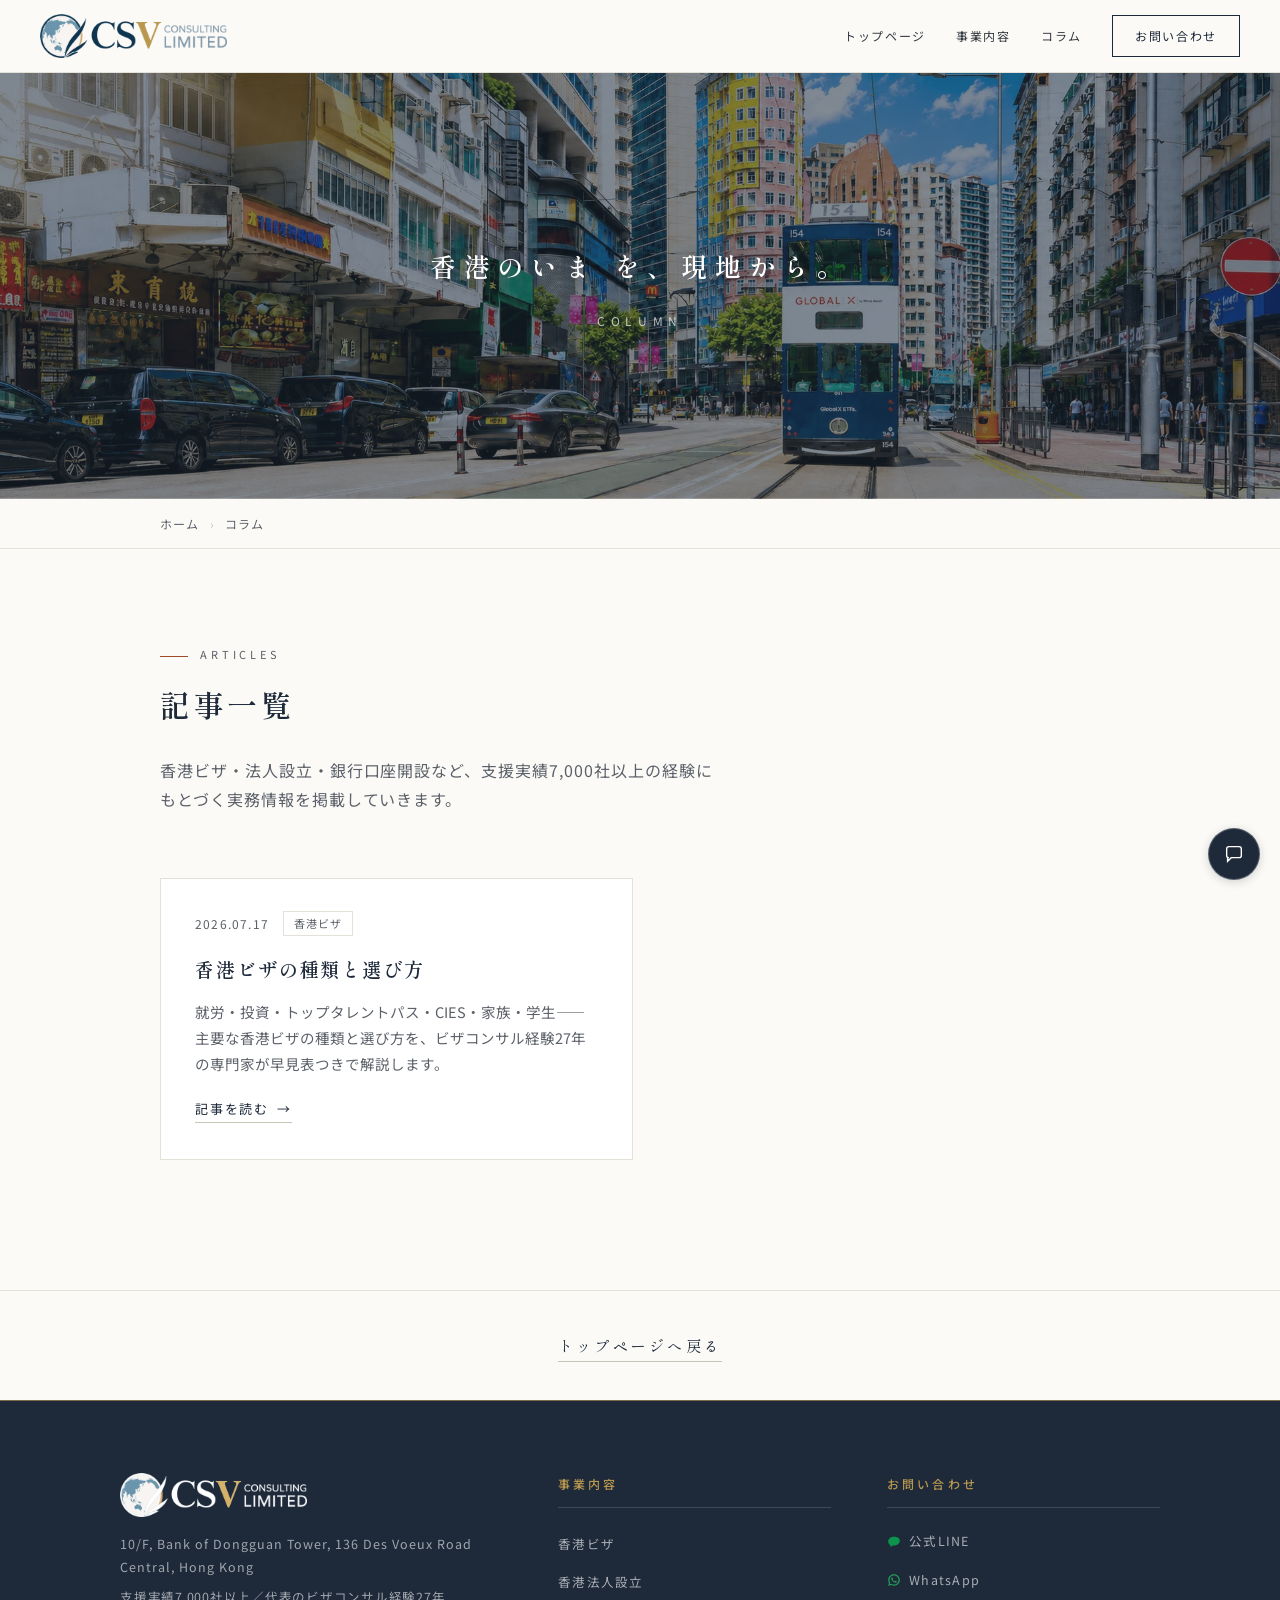
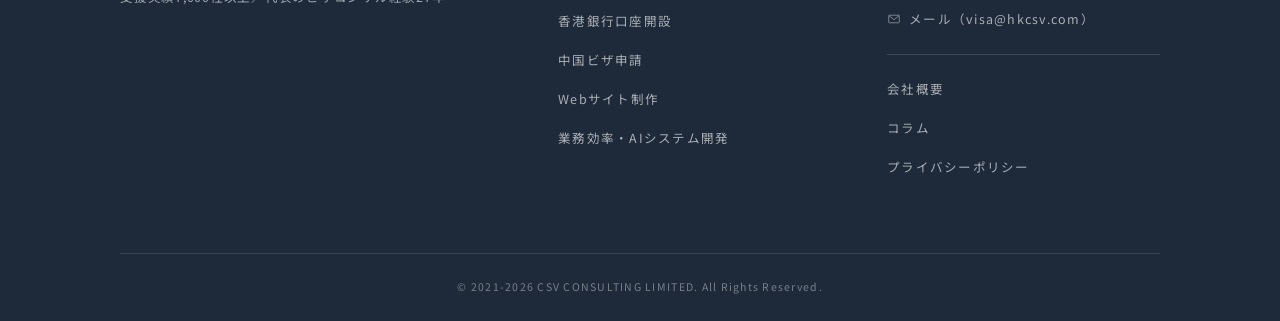
==== column/index.html @ babb8dae "Initial commit: CSV CONSULTING LIMITED site (with mobile hero video fix) Co-Authored-By: Claude Fabl" ====
<!DOCTYPE html>
<html lang="ja">
<head>
<meta charset="UTF-8">
<meta name="viewport" content="width=device-width, initial-scale=1.0">
<!-- Google tag (gtag.js) -->
<script async src="https://www.googletagmanager.com/gtag/js?id=G-2SQB8SFXQP"></script>
<script>
  window.dataLayer = window.dataLayer || [];
  function gtag(){dataLayer.push(arguments);}
  gtag('js', new Date());
  gtag('config', 'G-2SQB8SFXQP');
</script>

<title>コラム｜CSV CONSULTING LIMITED</title>
<meta name="description" content="香港ビザ・法人設立・銀行口座開設など、香港進出に役立つ実務情報をお届けするCSV CONSULTING LIMITEDのコラム。支援実績7,000社以上の経験にもとづいて解説します。">

<!-- OGP -->
<meta property="og:type" content="website">
<meta property="og:site_name" content="CSV CONSULTING LIMITED">
<meta property="og:title" content="コラム｜CSV CONSULTING LIMITED">
<meta property="og:description" content="香港ビザ・法人設立・銀行口座開設など、香港進出に役立つ実務情報をお届けします。">
<meta property="og:url" content="https://hkcsv.com/column/">
<meta property="og:image" content="https://hkcsv.com/images/ogp.jpg">
<meta property="og:locale" content="ja_JP">
<meta name="twitter:card" content="summary_large_image">
<link rel="canonical" href="https://hkcsv.com/column/">

<link rel="icon" type="image/png" href="../images/favicon.png">
<link rel="apple-touch-icon" href="../images/favicon.png">

<link rel="preconnect" href="https://fonts.googleapis.com">
<link rel="preconnect" href="https://fonts.gstatic.com" crossorigin>
<link href="https://fonts.googleapis.com/css2?family=Shippori+Mincho:wght@500;600;700&family=Noto+Sans+JP:wght@350;400;500;600&display=swap" rel="stylesheet">

<link rel="stylesheet" href="../css/style.css">
<link rel="stylesheet" href="../css/service.css">
<link rel="stylesheet" href="../css/column.css">
<link rel="stylesheet" href="../css/chat.css">
</head>
<body class="sv-page">

<header id="hd">
  <a class="brand" href="../index.html" aria-label="CSV CONSULTING LIMITED トップページへ"><img src="../images/logo.png" alt="CSV CONSULTING LIMITED" width="496" height="120"></a>
  <nav aria-label="メインメニュー">
    <a href="../index.html">トップページ</a>
    <a href="../index.html#services">事業内容</a>
    <a href="./">コラム</a>
    <a href="../index.html#contact" class="nav-cta">お問い合わせ</a>
  </nav>
</header>

<!-- ═══ 帯：トラムと色とりどりのビル（香港の日常） ═══ -->
<div class="band band-column" role="img" aria-label="トラムと色とりどりのビルが並ぶ香港の街並み">
  <h1 class="band-word">
    香港のいま を、現地から。<br>
    <small>COLUMN</small>
  </h1>
</div>

<!-- パンくず -->
<nav class="crumb" aria-label="パンくず">
  <div class="wrap">
    <a href="../index.html">ホーム</a>
    <span>コラム</span>
  </div>
</nav>

<!-- 記事一覧 -->
<section class="col-sec">
  <div class="wrap">
    <p class="label-en rv">Articles</p>
    <h2 class="heading rv">記事一覧</h2>
    <p class="lead rv">香港ビザ・法人設立・銀行口座開設など、支援実績7,000社以上の経験にもとづく実務情報を掲載していきます。</p>

    <div class="col-list rv">
      <a class="col-card" href="visa-guide.html">
        <div class="col-card-meta">
          <time datetime="2026-07-17">2026.07.17</time>
          <span class="col-tag">香港ビザ</span>
        </div>
        <h3>香港ビザの種類と選び方</h3>
        <p>就労・投資・トップタレントパス・CIES・家族・学生——主要な香港ビザの種類と選び方を、ビザコンサル経験27年の専門家が早見表つきで解説します。</p>
        <span class="svc-more">記事を読む</span>
      </a>
    </div>
  </div>
</section>

<div class="back-home">
  <div class="wrap"><a href="../index.html">トップページへ戻る</a></div>
</div>

<footer>
  <div class="ft-grid">
    <div class="ft-col">
      <img class="ft-logo" src="../images/logo-white.png" alt="CSV CONSULTING LIMITED" width="496" height="120">
      <p class="ft-addr">10/F, Bank of Dongguan Tower, 136 Des Voeux Road Central, Hong Kong</p>
      <p class="ft-note">支援実績7,000社以上／代表のビザコンサル経験27年</p>
    </div>
    <nav class="ft-col" aria-label="事業内容">
      <h3>事業内容</h3>
      <ul>
        <li><a href="../services/visa.html">香港ビザ</a></li>
        <li><a href="../services/company.html">香港法人設立</a></li>
        <li><a href="../services/bank.html">香港銀行口座開設</a></li>
        <li><a href="../services/china-visa.html">中国ビザ申請</a></li>
        <li><a href="../services/web.html">Webサイト制作</a></li>
        <li><a href="../services/ai.html">業務効率・AIシステム開発</a></li>
      </ul>
    </nav>
    <nav class="ft-col" aria-label="お問い合わせ・その他">
      <h3>お問い合わせ</h3>
      <ul>
        <li><a class="ft-ic ft-ic-line" href="https://lin.ee/SfcBcLM" target="_blank" rel="noopener"><svg viewBox="0 0 24 24" aria-hidden="true"><path d="M12 3C6.48 3 2 6.66 2 11.1c0 2.63 1.57 4.96 4.01 6.44-.11.62-.52 2.1-.6 2.43-.09.4.15.5.44.36.36-.17 2.73-1.81 3.74-2.5.78.11 1.58.17 2.41.17 5.52 0 10-3.66 10-8.1S17.52 3 12 3z"/></svg>公式LINE</a></li>
        <li><a class="ft-ic ft-ic-wa" href="https://api.whatsapp.com/send/?phone=85295750123&text&type=phone_number&app_absent=0" target="_blank" rel="noopener"><svg viewBox="0 0 24 24" aria-hidden="true"><path d="M12 2C6.49 2 2 6.36 2 11.72c0 1.72.47 3.4 1.35 4.88L2 22l5.55-1.42c1.35.72 2.89 1.1 4.45 1.1 5.51 0 10-4.36 10-9.72S17.51 2 12 2zm0 17.8c-1.4 0-2.77-.37-3.96-1.06l-.28-.17-2.95.76.79-2.84-.19-.29c-.78-1.23-1.19-2.65-1.19-4.12 0-4.32 3.5-7.83 7.78-7.83s7.78 3.51 7.78 7.83-3.5 7.72-7.78 7.72zm4.27-5.86c-.23-.12-1.38-.68-1.6-.76-.21-.08-.37-.12-.52.12-.16.23-.6.76-.74.91-.13.16-.27.18-.5.06-.23-.12-.99-.36-1.88-1.16-.7-.62-1.17-1.39-1.3-1.62-.14-.23-.02-.36.1-.47.11-.1.24-.27.35-.41.12-.14.16-.23.24-.39.08-.16.04-.29-.02-.41-.06-.12-.52-1.26-.72-1.72-.19-.45-.38-.39-.52-.4h-.45c-.16 0-.41.06-.63.29-.21.23-.82.8-.82 1.95s.84 2.26.96 2.42c.12.16 1.65 2.52 4 3.53.56.24 1 .39 1.34.5.56.18 1.07.15 1.48.09.45-.07 1.38-.56 1.58-1.11.19-.55.19-1.01.14-1.11-.06-.1-.21-.16-.44-.28z"/></svg>WhatsApp</a></li>
        <li><a class="ft-ic ft-ic-mail" href="mailto:visa@hkcsv.com?subject=%E3%81%8A%E5%95%8F%E3%81%84%E5%90%88%E3%82%8F%E3%81%9B%28%E3%82%B5%E3%82%A4%E3%83%88%E3%82%88%E3%82%8A%29"><svg viewBox="0 0 24 24" aria-hidden="true" class="ic-mail"><rect x="3" y="5.5" width="18" height="13" rx="1"/><path d="M3.5 6.5 12 13l8.5-6.5"/></svg>メール（visa@hkcsv.com）</a></li>
        <li class="ft-sep"><a href="../about.html">会社概要</a></li>
        <li><a href="./">コラム</a></li>
        <li><a href="../privacy.html">プライバシーポリシー</a></li>
      </ul>
    </nav>
  </div>
  <span class="ft-c">© 2021-2026 CSV CONSULTING LIMITED. All Rights Reserved.</span>
</footer>

<script src="../js/service.js" defer></script>
<script src="../js/chat.js" defer></script>
<script src="../js/backtop.js" defer></script>
</body>
</html>
---- css/style.css ----
/* ============================================================
   CSV CONSULTING LIMITED — コーポレートサイト
   配色：濃紺 #1e2a3a ／ 生成り #fbfaf7 ／ 銅色 #9c4a2a（控えめ）
   書体：見出し Shippori Mincho ／ 本文 Noto Sans JP
   ============================================================ */

*, *::before, *::after { margin:0; padding:0; box-sizing:border-box; }

:root{
  --paper:#fbfaf7;
  --white:#ffffff;
  --ink:#1e2a3a;
  --text:#33383f;
  --sub:#5c6169;
  --line:#e4e1d9;
  --accent:#9c4a2a;
  --mincho:'Shippori Mincho', 'Hiragino Mincho ProN', serif;
  --gothic:'Noto Sans JP', 'Hiragino Kaku Gothic ProN', sans-serif;
}

html{ scroll-behavior:smooth; }
body{
  font-family:var(--gothic);
  font-weight:400;
  color:var(--text);
  background:var(--paper);
  font-size:16px;
  line-height:1.8;
  -webkit-font-smoothing:antialiased;
}

a:focus-visible, button:focus-visible, summary:focus-visible{
  outline:2px solid var(--accent);
  outline-offset:3px;
}

/* ========== 共通 ========== */
.wrap{ max-width:1040px; margin:0 auto; padding:0 40px; }
section{ padding:146px 0; scroll-margin-top:64px; }

.label-en{
  font-size:11px;
  letter-spacing:.35em;
  color:var(--sub);
  text-transform:uppercase;
  margin-bottom:14px;
}
.label-en::before{
  content:"";
  display:inline-block;
  width:28px; height:1px;
  background:var(--accent);
  vertical-align:middle;
  margin-right:12px;
}
.heading{
  font-family:var(--mincho);
  font-weight:600;
  font-size:clamp(22px,2.6vw,30px);
  letter-spacing:.12em;
  color:var(--ink);
  line-height:1.7;
}
.lead{
  margin-top:26px;
  font-size:16px;
  color:var(--sub);
  letter-spacing:.06em;
  max-width:560px;
}

/* ========== ヘッダー ========== */
header{
  position:fixed; top:0; left:0; width:100%;
  z-index:50;
  display:flex; justify-content:space-between; align-items:center;
  padding:22px 40px;
  transition:background .4s ease, box-shadow .4s ease, padding .4s ease;
}
header.on{
  background:#fbfaf7;
  box-shadow:0 1px 0 var(--line);
  padding:14px 40px;
}
/* ヒーロー上のすりガラスヘッダー（backdrop-filter非対応は半透明濃紺で代替） */
body:not(.sv-page) header:not(.on){
  background:rgba(30,42,58,.55);
  border-bottom:1px solid rgba(255,255,255,.2);
}
@supports ((backdrop-filter: blur(12px)) or (-webkit-backdrop-filter: blur(12px))){
  body:not(.sv-page) header:not(.on){
    background:rgba(30,42,58,.13);
    -webkit-backdrop-filter:blur(12px);
    backdrop-filter:blur(12px);
  }
}
header.on{ border-bottom:none; }
.brand{
  font-family:var(--mincho);
  font-size:25px;
  font-weight:700;
  letter-spacing:.3em;
  color:#fff;
  text-decoration:none;
  transition:color .4s;
}
.brand small{
  display:block;
  font-family:var(--gothic);
  font-size:11.5px;
  font-weight:400;
  letter-spacing:.28em;
  color:rgba(255,255,255,.75);
  transition:color .4s;
}
header.on .brand{ color:var(--ink); }
header.on .brand small{ color:var(--sub); }

/* 画像ロゴ（ヒーロー上=白抜き / 白ヘッダー=通常版に切替） */
.brand img{ display:block; height:46px; width:auto; }
.brand .logo-d{ display:none; }
header.on .brand .logo-l{ display:none; }
header.on .brand .logo-d{ display:block; }
.sv-page .brand img{ height:44px; }
.ft-logo{ display:block; height:44px; width:auto; }

header nav{ display:flex; gap:30px; align-items:center; }
header nav a{
  font-size:12px;
  letter-spacing:.14em;
  color:rgba(255,255,255,.9);
  text-decoration:none;
  transition:color .3s;
}
header.on nav a{ color:var(--text); }
header nav a:hover{ color:var(--accent); }
.nav-cta{
  border:1px solid rgba(255,255,255,.55);
  padding:9px 22px;
}
header.on .nav-cta{ border-color:var(--ink); color:var(--ink); }
.nav-cta:hover{ background:var(--ink); border-color:var(--ink); color:#fff !important; }

/* ハンバーガー（スマホのみ表示） */
.menu-btn{
  display:none;
  width:44px; height:44px;
  background:none; border:none; cursor:pointer;
  position:relative; z-index:70;
}
.menu-btn span{
  display:block;
  width:24px; height:1px;
  background:#fff;
  margin:8px auto 0;
  transition:transform .35s ease, background .35s ease;
}
.menu-btn span:first-child{ margin-top:0; }
header.on .menu-btn span{ background:var(--ink); }
.menu-btn.open span{ background:var(--ink); }
.menu-btn.open span:first-child{ transform:translateY(4.5px) rotate(24deg); }
.menu-btn.open span:last-child{ transform:translateY(-4.5px) rotate(-24deg); }

/* スマホ用メニューパネル */
.sp-menu{
  position:fixed; inset:0;
  z-index:60;
  background:rgba(251,250,247,.98);
  display:none; align-items:center; justify-content:center;
}
.sp-menu.open{ display:flex; animation:menuFade .3s ease; }
@keyframes menuFade{ from{ opacity:0; } to{ opacity:1; } }
.sp-menu nav{ display:flex; flex-direction:column; gap:26px; text-align:center; }
.sp-menu a{
  font-family:var(--mincho);
  font-size:17px; letter-spacing:.2em;
  color:var(--ink); text-decoration:none;
}
.sp-menu .sp-cta{
  margin-top:10px;
  border:1px solid var(--ink);
  padding:13px 40px;
  font-size:14px;
}

/* ========== 固定背景（朝の香港） ========== */
/* 背景写真を画面に固定し、白いコンテンツがその上を流れる。
   clip-path で切り抜いた中に position:fixed の背景層を置く方式
   （background-attachment:fixed が効かないiOS等でも動作する）。 */
.hero, .band{
  position:relative;
  overflow:hidden;
  clip-path:inset(0);
  z-index:0;
}
.hero::after, .band::after{
  content:""; position:fixed; inset:0; z-index:-2;
  background-size:cover;
  background-position:center;
  pointer-events:none;
}

/* ── ヒーロー：朝日を浴びる香港のビル群（俯瞰） ── */
.hero{
  height:100vh; min-height:640px;
  display:flex; align-items:center;
}
.hero::after{
  background-image:url('../images/hero-morning.webp');
  background-position:center 55%;
  z-index:-3;  /* 背景動画(-2)の下。動画未読込時はこの静止画が見える */
}
/* ヒーロー背景動画（PC/スマホ共通。srcはJSがページ読込完了後に注入する） */
.hero-video{
  position:fixed; inset:0; z-index:-2;
  width:100%; height:100%;
  object-fit:cover; object-position:center 55%;
  pointer-events:none;
  opacity:0; transition:opacity 1.2s ease;
}
.hero-video.playing{ opacity:1; }
@media (prefers-reduced-motion: reduce){
  .hero-video{ display:none; }
}
.hero::before{
  content:""; position:absolute; inset:0; z-index:-1;
  background:
    linear-gradient(160deg, rgba(24,34,48,.42) 0%, rgba(24,34,48,.18) 50%, rgba(156,74,42,.08) 100%),
    linear-gradient(180deg, rgba(24,34,48,.28), transparent 30%),
    linear-gradient(0deg, rgba(24,34,48,.30), transparent 34%);
}
.hero-inner{
  position:relative; z-index:2;
  width:100%; max-width:1040px;
  margin:0 auto; padding:0 40px;
}
.hero-en{
  font-size:11px; letter-spacing:.5em;
  color:rgba(255,255,255,.78);
  text-transform:uppercase;
  margin-bottom:28px;
}
.hero h1{
  font-family:var(--mincho);
  font-weight:600;
  font-size:clamp(34px,5.4vw,60px);
  color:#fff;
  letter-spacing:.14em;
  line-height:1.6;
  text-shadow:0 1px 24px rgba(20,28,40,.45);
}
.hero-sub{
  margin-top:22px;
  font-size:16px; letter-spacing:.22em;
  color:rgba(255,255,255,.88);
  text-shadow:0 1px 12px rgba(20,28,40,.4);
}
.hero-foot{
  position:absolute; bottom:36px; left:0; width:100%;
  z-index:2;
}
.hero-foot .wrap{ display:flex; justify-content:space-between; align-items:flex-end; }
.hero-note{ font-size:16px; letter-spacing:.14em; color:rgba(255,255,255,.85); }
.hero-scroll{
  font-size:10px; letter-spacing:.3em;
  color:rgba(255,255,255,.55);
  text-transform:uppercase;
  writing-mode:vertical-rl;
  display:flex; align-items:center; gap:10px;
}
.hero-scroll::after{
  content:""; width:1px; height:44px;
  background:linear-gradient(180deg, rgba(255,255,255,.7), transparent);
}

/* ── 帯：朝の香港（構図違い） ── */
.band{
  height:52vh; min-height:360px;
  display:flex; align-items:center; justify-content:center;
}
.band-gold::after{
  background-image:url('../images/band-immigration.webp');
  background-position:center 42%;
}
.band-gold::before{
  content:""; position:absolute; inset:0; z-index:-1;
  background:linear-gradient(180deg, rgba(30,42,58,.33), rgba(30,42,58,.45));
}
.band-blue::after{
  background-image:url('../images/band-blue.webp');
  background-position:center 45%;
}
.band-blue::before{
  content:""; position:absolute; inset:0; z-index:-1;
  background:linear-gradient(180deg, rgba(30,42,58,.40), rgba(30,42,58,.52));
}
.band-word{
  position:relative; z-index:2;
  font-family:var(--mincho);
  font-weight:600;
  font-size:clamp(18px,2.4vw,26px);
  letter-spacing:.3em;
  color:#fff;
  text-shadow:0 1px 20px rgba(20,28,40,.55);
  text-align:center;
  line-height:2.2;
  padding:0 24px;
}
.band-word small{
  display:block;
  font-family:var(--gothic);
  font-size:12px; font-weight:400;
  letter-spacing:.46em;
  color:rgba(255,255,255,.7);
  text-transform:uppercase;
  margin-top:14px;
}

/* スマホは軽量な画像に切り替え */
@media (max-width:768px){
  .hero::after{ background-image:url('../images/hero-morning-sp.webp'); }
  .band-gold::after{ background-image:url('../images/band-immigration-sp.webp'); }
  .band-blue::after{ background-image:url('../images/band-blue-sp.webp'); }
}

/* ========== ミッション・ビジョン ========== */
.mv{ background:var(--white); border-bottom:1px solid var(--line); }
.mv-grid{
  display:grid; grid-template-columns:1fr 1fr;
  border-top:1px solid var(--line);
  margin-top:67px;
}
.mv-item{ padding:56px 48px 8px 0; }
.mv-item + .mv-item{ border-left:1px solid var(--line); padding-left:48px; padding-right:0; }
.mv-item h3{
  font-family:var(--mincho);
  font-size:20px; font-weight:600;
  letter-spacing:.18em; color:var(--ink);
  margin-bottom:16px;
}
.mv-item p{ font-size:16px; }

/* ========== 数字 ========== */
.nums{ background:var(--white); padding:100px 0 146px; }
.nums-grid{ display:grid; grid-template-columns:repeat(4,1fr); border:1px solid var(--line); }
.num{ padding:40px 20px; text-align:center; }
.num + .num{ border-left:1px solid var(--line); }
.num-v{
  font-family:var(--mincho);
  font-size:40px; font-weight:600;
  color:var(--ink); letter-spacing:.04em; line-height:1.2;
  font-variant-numeric:tabular-nums;
}
.num-v span{ font-size:16px; margin-left:2px; }
.num-l{ margin-top:10px; font-size:13px; letter-spacing:.12em; color:var(--sub); }

/* ========== 代表挨拶 ========== */
.message{ background:var(--paper); }
.msg-grid{ display:grid; grid-template-columns:340px 1fr; gap:64px; align-items:start; }
.msg-photo{
  background:#edeae3;
  border:1px solid var(--line);
  height:420px;
  display:flex; align-items:center; justify-content:center;
  font-size:12px; color:var(--sub); letter-spacing:.14em;
  text-align:center; line-height:2.4;
}
.msg-photo small{ font-size:10px; color:#a9ada9; }
.msg-photo img{ width:100%; height:100%; object-fit:cover; object-position:center 18%; display:block; }
.msg-body h3{
  font-family:var(--mincho);
  font-size:24px; font-weight:600;
  letter-spacing:.14em; color:var(--ink);
  margin:16px 0 36px;
}
.msg-body p{ font-size:16px; margin-bottom:22px; }
.msg-sign{
  margin-top:34px; padding-top:22px;
  border-top:1px solid var(--line);
  font-size:13px; color:var(--sub); letter-spacing:.1em;
}
.msg-sign strong{
  display:block;
  font-family:var(--mincho);
  font-size:19px; font-weight:600;
  color:var(--ink); letter-spacing:.2em;
  margin-top:6px;
}

/* ========== 強み ========== */
.strength{ background:var(--white); border-top:1px solid var(--line); }
.str-grid{ margin-top:78px; display:grid; grid-template-columns:repeat(3,1fr); border-top:1px solid var(--line); }
.str{ padding:40px 36px 0 0; }
.str + .str{ border-left:1px solid var(--line); padding-left:36px; }
.str h4{
  font-family:var(--mincho);
  font-size:19px; font-weight:600;
  letter-spacing:.1em; color:var(--ink);
  margin-bottom:14px;
}
.str p{ font-size:16px; }

/* ========== サービス ========== */
.services{ background:var(--paper); border-top:1px solid var(--line); }
.svc-list{ margin-top:78px; border-top:1px solid var(--line); }
.svc{
  display:grid;
  grid-template-columns:56px 260px 1fr;
  gap:32px; align-items:baseline;
  padding:34px 0;
  border-bottom:1px solid var(--line);
}
.svc-no{ font-size:12px; letter-spacing:.2em; color:var(--accent); }
.svc h4{
  font-family:var(--mincho);
  font-size:19px; font-weight:600;
  letter-spacing:.1em; color:var(--ink);
}
.svc h4 small{
  display:block;
  font-family:var(--gothic);
  font-size:10px; font-weight:400;
  letter-spacing:.2em; color:var(--sub);
  text-transform:uppercase;
  margin-top:6px;
}
.svc-desc{ font-size:16px; }
.svc-tags{ margin-top:10px; display:flex; flex-wrap:wrap; gap:8px; }
.svc-tags span{
  font-size:12px; letter-spacing:.06em;
  color:var(--sub);
  border:1px solid var(--line);
  background:var(--white);
  padding:4px 12px;
}
.svc-more{
  display:inline-block; margin-top:16px;
  font-size:13px; letter-spacing:.14em;
  color:var(--ink); text-decoration:none;
  border-bottom:1px solid #c9c4b8; padding-bottom:2px;
  transition:color .3s, border-color .3s;
}
.svc-more::after{ content:"→"; margin-left:8px; }
.svc-more:hover{ color:var(--accent); border-color:var(--accent); }

/* ========== FAQ ========== */
.faq{ background:var(--white); border-top:1px solid var(--line); }
.faq-list{ margin-top:67px; border-top:1px solid var(--line); }
.faq details{ border-bottom:1px solid var(--line); }
.faq summary{
  list-style:none; cursor:pointer;
  padding:24px 8px 24px 0;
  display:flex; align-items:baseline; gap:18px;
  font-size:16px; letter-spacing:.04em; color:var(--ink);
}
.faq summary::-webkit-details-marker{ display:none; }
.faq summary::before{
  content:"Q";
  font-family:var(--mincho);
  font-size:16px; color:var(--accent);
  flex-shrink:0;
}
.faq summary::after{
  content:"＋"; margin-left:auto; color:var(--sub); font-size:14px; flex-shrink:0; padding-left:16px;
}
.faq details[open] summary::after{ content:"－"; }
.faq-a{ padding:0 8px 26px 33px; font-size:16px; }

/* ========== お知らせ ========== */
.news{ background:var(--paper); border-top:1px solid var(--line); }
.news-list{ margin-top:62px; border-top:1px solid var(--line); }
.news-row{
  display:grid; grid-template-columns:120px 1fr; gap:28px;
  padding:20px 0;
  border-bottom:1px solid var(--line);
  font-size:16px;
}
.news-row time{ color:var(--sub); letter-spacing:.08em; }
.news-row a{
  color:inherit;
  text-decoration:underline;
  text-underline-offset:4px;
  text-decoration-color:rgba(184,151,79,.45);
  transition:color .3s;
}
.news-row a:hover{ color:#b8974f; }

/* ========== お問い合わせ ========== */
.contact{
  background:var(--ink);
  color:#fff; text-align:center;
}
.contact .label-en{ color:rgba(255,255,255,.6); }
.contact .label-en::before{ background:rgba(255,255,255,.4); }
.contact .heading{ color:#fff; }
.contact-lead{ margin-top:26px; font-size:16px; color:rgba(255,255,255,.68); letter-spacing:.08em; }
.contact-btns{ margin-top:62px; display:flex; justify-content:center; gap:14px; flex-wrap:wrap; }
.cbtn{
  display:inline-block; min-width:220px;
  padding:16px 30px;
  font-size:14px; letter-spacing:.14em;
  text-decoration:none;
  border:1px solid rgba(255,255,255,.45);
  color:#fff;
  transition:background .3s, color .3s;
}
.cbtn:hover{ background:#fff; color:var(--ink); }

/* ========== 会社概要・フッター ========== */
.company{ background:var(--white); border-top:1px solid var(--line); }
.co-table{ margin-top:62px; border-top:1px solid var(--line); }
.co-row{
  display:grid; grid-template-columns:180px 1fr;
  border-bottom:1px solid var(--line);
  font-size:16px;
}
.co-row dt{ padding:18px 0; color:var(--sub); letter-spacing:.1em; }
.co-row dd{ padding:18px 0; }
.co-map{ margin-top:48px; border:1px solid var(--line); }
.co-map iframe{
  display:block; width:100%; height:380px; border:0;
  filter:grayscale(1) contrast(.95);
}
.co-map-note{ margin-top:12px; font-size:12.5px; color:var(--sub); letter-spacing:.08em; }

footer{
  background:var(--ink);
  border-top:1px solid rgba(184,151,79,.6);
  padding:72px 40px 0;
}
.ft-grid{
  max-width:1040px; margin:0 auto;
  display:grid; grid-template-columns:1.4fr 1fr 1fr; gap:56px;
  padding-bottom:64px;
}
.ft-name{
  display:block;
  font-family:var(--mincho);
  font-size:16px; letter-spacing:.28em;
  color:#b8974f;
}
.ft-addr{ margin-top:16px; font-size:12.5px; letter-spacing:.08em; color:rgba(255,255,255,.58); }
.ft-note{ margin-top:8px; font-size:12.5px; letter-spacing:.06em; color:rgba(255,255,255,.58); }
.ft-col h3{
  font-size:12px; font-weight:500;
  letter-spacing:.26em; color:#b8974f;
  margin-bottom:20px; padding-bottom:12px;
  border-bottom:1px solid rgba(255,255,255,.14);
}
.ft-col ul{ list-style:none; }
.ft-col li{ margin-bottom:10px; }
.ft-col a{
  font-size:12.5px; letter-spacing:.1em;
  color:rgba(255,255,255,.62); text-decoration:none;
  transition:color .3s;
}
.ft-col a:hover{ color:#b8974f; }
.ft-sep{ margin-top:20px; padding-top:18px; border-top:1px solid rgba(255,255,255,.14); }
.ft-c{
  display:block; text-align:center;
  max-width:1040px; margin:0 auto;
  border-top:1px solid rgba(255,255,255,.12);
  padding:24px 0;
  font-size:10.5px; letter-spacing:.12em;
  color:rgba(255,255,255,.4);
}

/* ========== 法務ページ（プライバシーポリシー等） ========== */
.legal{ background:var(--paper); padding-top:170px; }
.legal .wrap{ max-width:840px; }
.legal-body{ margin-top:56px; border-top:1px solid var(--line); }
.legal-body > p{ font-size:16px; margin-top:34px; }
.legal-body h3{
  font-family:var(--mincho);
  font-size:19px; font-weight:600;
  letter-spacing:.12em; color:var(--ink);
  margin:64px 0 18px;
}
.legal-body h4{
  font-size:15px; font-weight:600;
  letter-spacing:.1em; color:var(--ink);
  margin:26px 0 8px;
}
.legal-body ul{ list-style:none; margin-top:8px; }
.legal-body li{
  font-size:16px;
  padding-left:1.2em; text-indent:-1.2em;
  margin-bottom:4px;
}
.legal-body li::before{ content:"・"; color:var(--accent); }
.legal-body .legal-note{ font-size:16px; }
.legal-contact{
  margin-top:34px; padding:28px 32px;
  background:var(--white); border:1px solid var(--line);
  font-size:16px; line-height:2;
}
.legal-contact a{ color:var(--ink); }
.legal-est{ margin-top:48px; font-size:13px; color:var(--sub); letter-spacing:.1em; }

/* ========== 下層共通：トップへ戻る導線 ========== */
.back-home{ background:var(--paper); border-top:1px solid var(--line); }
.back-home .wrap{ padding-top:40px; padding-bottom:40px; text-align:center; }
.back-home a{
  font-family:var(--mincho);
  font-size:15px; letter-spacing:.22em;
  color:var(--ink); text-decoration:none;
  border-bottom:1px solid #c9c4b8; padding-bottom:5px;
  transition:color .3s, border-color .3s;
}
.back-home a:hover{ color:var(--accent); border-color:var(--accent); }

/* ページ上部へ戻るボタン（チャットボタンの上に配置） */
.bt-top{
  position:fixed; right:20px; bottom:86px; z-index:54;
  width:44px; height:44px;
  background:rgba(251,250,247,.94);
  border:1px solid var(--ink);
  color:var(--ink);
  font-size:15px; line-height:1; cursor:pointer;
  opacity:0; visibility:hidden; transform:translateY(6px);
  transition:opacity .3s ease, transform .3s ease, visibility .3s;
}
.bt-top.show{ opacity:1; visibility:visible; transform:none; }
.bt-top:hover{ background:var(--ink); color:#fff; }
@media (max-width:768px){
  .bt-top{ right:16px; bottom:76px; width:40px; height:40px; }
}
@media (prefers-reduced-motion: reduce){
  .bt-top{ transition:none; }
}

/* ========== 出現の動き（フェードのみ・控えめ） ========== */
.rv{ opacity:0; transform:translateY(14px); transition:opacity .9s ease, transform .9s ease; }
.rv.on{ opacity:1; transform:none; }
@media (prefers-reduced-motion: reduce){
  html{ scroll-behavior:auto; }
  .rv{ opacity:1; transform:none; transition:none; }
  .sp-menu.open{ animation:none; }
  .menu-btn span, header{ transition:none; }
}

/* ========== レスポンシブ ========== */
@media (max-width:900px){
  .wrap{ padding:0 24px; }
  header, header.on{ padding:14px 12px 14px 24px; }
  .brand{ font-size:22px; }
  .brand small{ font-size:10px; }
  .brand img, .sv-page .brand img{ height:36px; }
  .ft-logo{ height:38px; }
  header nav{ display:none; }
  .menu-btn{ display:block; }
  section{ padding:100px 0; }
  .hero{ min-height:560px; }
  .band{ height:44vh; min-height:280px; }
  .hero-foot .wrap{ flex-direction:column; align-items:flex-start; gap:0; }
  .hero-scroll{ display:none; }
  .mv-grid{ grid-template-columns:1fr; }
  .mv-item{ padding:40px 0 8px; }
  .mv-item + .mv-item{ border-left:none; border-top:1px solid var(--line); padding-left:0; }
  .nums-grid{ grid-template-columns:1fr 1fr; }
  .num:nth-child(3){ border-left:none; }
  .num:nth-child(n+3){ border-top:1px solid var(--line); }
  .num-v{ font-size:32px; }
  .msg-grid{ grid-template-columns:1fr; gap:36px; }
  .msg-photo{ height:300px; }
  .str-grid{ grid-template-columns:1fr; }
  .str{ padding:32px 0 0; }
  .str + .str{ border-left:none; border-top:1px solid var(--line); margin-top:32px; padding-left:0; padding-top:32px; }
  .svc{ grid-template-columns:1fr; gap:10px; padding:28px 0; }
  .news-row{ grid-template-columns:1fr; gap:2px; }
  .co-row{ grid-template-columns:1fr; }
  .co-row dt{ padding-bottom:0; }
  .co-row dd{ padding-top:6px; }
  .co-map iframe{ height:260px; }
  .legal{ padding-top:130px; }
  .contact-btns{ flex-direction:column; align-items:center; }
  .cbtn{ width:100%; max-width:320px; }
  footer{ padding:56px 24px 0; }
  .ft-grid{ grid-template-columns:1fr; gap:44px; padding-bottom:48px; }
  /* 固定のチャット・上へ戻るボタンと©表記が重ならないよう余白を確保 */
  .ft-c{ padding:24px 0 92px; }
}

/* ========== 問い合わせボタンのブランド色（枠線+文字+アイコン、ベタ塗りはホバー時のみ） ========== */
.cbtn{ display:inline-flex; align-items:center; justify-content:center; gap:10px; }
.cbtn svg{ width:17px; height:17px; fill:currentColor; flex-shrink:0; }
.cbtn svg.ic-mail{ fill:none; stroke:currentColor; stroke-width:1.4; }
.cbtn-line{ color:#06C755; border-color:rgba(6,199,85,.6); }
.cbtn-line:hover{ background:#06C755; border-color:#06C755; color:#fff; }
.cbtn-wa{ color:#25D366; border-color:rgba(37,211,102,.6); }
.cbtn-wa:hover{ background:#25D366; border-color:#25D366; color:#fff; }

/* ========== フッターの連絡先リンク（小アイコン+控えめなブランド色） ========== */
.ft-col a.ft-ic{ display:inline-flex; align-items:center; gap:8px; }
.ft-col a.ft-ic svg{ width:14px; height:14px; flex-shrink:0; }
.ft-ic-line svg{ fill:#06C755; opacity:.68; }
.ft-ic-wa svg{ fill:#25D366; opacity:.68; }
.ft-ic-mail svg{ fill:none; stroke:currentColor; stroke-width:1.4; opacity:.8; }

/* ========== 問い合わせフォーム（n8n連携・濃紺セクション内） ========== */
.cform-wrap{
  max-width:640px; margin:72px auto 0;
  border-top:1px solid rgba(255,255,255,.16);
  padding-top:56px;
  text-align:left;
}
.cform-title{
  font-family:var(--mincho);
  font-size:18px; font-weight:600; letter-spacing:.16em;
  color:#fff; text-align:center;
  margin-bottom:36px;
}
.cform label{
  display:block;
  font-family:var(--mincho);
  font-size:14px; letter-spacing:.12em;
  color:rgba(255,255,255,.88);
  margin-bottom:22px;
}
.cform label small{
  margin-left:10px;
  font-family:var(--gothic);
  font-size:11px; letter-spacing:.1em;
  color:rgba(255,255,255,.5);
}
.cform label small.req{ color:#b8974f; }
.cform input, .cform textarea{
  display:block; width:100%; margin-top:10px;
  background:var(--paper);
  border:1px solid #d8d4ca;
  padding:12px 14px;
  font-size:16px; font-family:var(--gothic); color:var(--text);
  line-height:1.6;
}
.cform textarea{ resize:vertical; min-height:140px; }
.cform input:focus, .cform textarea:focus{
  outline:2px solid #b8974f; outline-offset:-1px;
}
.cform-row{ display:grid; grid-template-columns:1fr 1fr; gap:20px; }
/* ハニーポット（画面外・ボット対策） */
.cform-hp{
  position:absolute; left:-9999px; top:auto;
  width:1px; height:1px; overflow:hidden;
}
.cform-send{
  display:block; margin:10px auto 0;
  min-width:260px; padding:15px 40px;
  background:#141d29; color:#fff;
  border:1px solid rgba(255,255,255,.45);
  font-size:14px; letter-spacing:.16em; font-family:inherit;
  cursor:pointer;
  transition:background .3s, border-color .3s;
}
.cform-send:hover{ background:#0c141f; border-color:rgba(255,255,255,.7); }
.cform-send:disabled{ opacity:.55; cursor:default; }
.cform-note{
  margin-top:18px; text-align:center;
  font-size:14px; letter-spacing:.04em;
  color:rgba(255,255,255,.88);
}
.cform-done{
  text-align:center;
  font-family:var(--mincho);
  font-size:17px; letter-spacing:.12em;
  color:#fff;
  padding:48px 0;
}
@media (max-width:900px){
  .cform-wrap{ margin-top:56px; padding-top:44px; }
  .cform-row{ grid-template-columns:1fr; gap:0; }
}
---- css/service.css ----
/* ============================================================
   CSV CONSULTING LIMITED — サービス詳細ページ（下層）専用スタイル
   style.css と併用。配色・書体・余白のルールはトップページと共通。
   ============================================================ */

/* 下層はヒーローが無いためヘッダーを常時表示（privacy.htmlと同方式） */
.sv-page header nav{ display:flex !important; }
.sv-page .menu-btn{ display:none !important; }
.sv-page header{ background:rgba(251,250,247,.97); box-shadow:0 1px 0 var(--line); padding:14px 40px; }
.sv-page .brand{ color:var(--ink); }
.sv-page .brand small{ color:var(--sub); }
.sv-page header nav a{ color:var(--text); white-space:nowrap; }
.sv-page .nav-cta{ border-color:var(--ink); color:var(--ink); }

/* ── ページヒーロー（朝の香港・控えめな高さ） ── */
.sv-hero{
  position:relative;
  padding:150px 0 72px;
  min-height:340px;
  display:flex; align-items:flex-end;
  background:#1e2a3a url('../images/hero-morning.webp') center 40%/cover no-repeat;
}
.sv-hero::before{
  content:""; position:absolute; inset:0;
  background:linear-gradient(180deg, rgba(24,34,48,.52), rgba(24,34,48,.38));
}
.sv-hero .wrap{ position:relative; z-index:1; width:100%; }
.sv-hero-en{
  font-size:11px; letter-spacing:.4em;
  color:rgba(255,255,255,.72); text-transform:uppercase;
  margin-bottom:16px;
}
.sv-hero h1{
  font-family:var(--mincho);
  font-weight:600;
  font-size:clamp(26px,3.6vw,40px);
  color:#fff; letter-spacing:.14em; line-height:1.7;
  text-shadow:0 1px 18px rgba(20,28,40,.45);
}
.sv-hero-tag{
  margin-top:18px;
  font-size:16px; letter-spacing:.12em;
  color:rgba(255,255,255,.86);
  text-shadow:0 1px 10px rgba(20,28,40,.4);
}

/* ── パンくず ── */
.crumb{ background:var(--paper); border-bottom:1px solid var(--line); }
.crumb .wrap{
  display:flex; gap:10px; align-items:center;
  padding-top:14px; padding-bottom:14px;
  font-size:12px; letter-spacing:.1em; color:var(--sub);
}
.crumb a{ color:var(--sub); text-decoration:none; }
.crumb a:hover{ color:var(--accent); }
.crumb span::before{ content:"›"; margin-right:10px; color:#c9c4b8; }

/* ── 導入リード文 ── */
.sv-intro{ background:var(--paper); padding:96px 0; }
.sv-intro p{ font-size:16px; max-width:720px; }
.sv-intro p + p{ margin-top:14px; }

/* ── サービスイメージ写真（リード文の下・静かな余白で） ── */
.sv-visual{ margin:56px 0 0; border:1px solid var(--line); }
.sv-visual img{ display:block; width:100%; height:auto; }

/* ── 課題（PROBLEM） ── */
.prb-grid{
  margin-top:64px;
  display:grid; grid-template-columns:1fr 1fr;
  border-top:1px solid var(--line); border-left:1px solid var(--line);
}
.prb{
  padding:36px 36px 40px;
  border-right:1px solid var(--line); border-bottom:1px solid var(--line);
}
.prb h4{
  font-family:var(--mincho);
  font-size:19px; font-weight:600;
  letter-spacing:.1em; color:var(--ink);
  margin-bottom:12px;
}
.prb p{ font-size:16px; }

/* 3項目のときは3列（PROBLEM/MENU共通） */
.prb-grid.cols3{ grid-template-columns:repeat(3,1fr); }

/* ── 提供メニュー（SERVICE MENU） ── */
.menu-list{
  margin-top:64px;
  display:grid; grid-template-columns:repeat(2,1fr); gap:14px;
}
.menu-list.cols3{ grid-template-columns:repeat(3,1fr); }
.menu-item{
  border:1px solid var(--line); background:var(--white);
  padding:22px 28px;
}
.menu-item b{
  display:block;
  font-family:var(--mincho);
  font-size:19px; font-weight:600;
  letter-spacing:.12em; color:var(--ink);
}
.menu-item span{ display:block; margin-top:8px; font-size:16px; color:var(--sub); }

/* ── 特徴（FEATURE） ── */
.feat-list{ margin-top:64px; border-top:1px solid var(--line); }
.feat{
  display:grid; grid-template-columns:64px 1fr;
  gap:28px; align-items:baseline;
  padding:44px 0;
  border-bottom:1px solid var(--line);
}
.feat-no{ font-size:12px; letter-spacing:.2em; color:var(--accent); }
.feat h4{
  font-family:var(--mincho);
  font-size:19px; font-weight:600;
  letter-spacing:.1em; color:var(--ink);
  margin-bottom:14px;
}
.feat p{ font-size:16px; max-width:760px; }

/* ── サービスの流れ（FLOW） ── */
.flow-list{ margin-top:64px; border-top:1px solid var(--line); }
.flow{
  display:grid; grid-template-columns:120px 220px 1fr;
  gap:28px; align-items:baseline;
  padding:30px 0;
  border-bottom:1px solid var(--line);
}
.flow-no{ font-size:12px; letter-spacing:.24em; color:var(--accent); text-transform:uppercase; }
.flow h4{
  font-family:var(--mincho);
  font-size:18px; font-weight:600;
  letter-spacing:.12em; color:var(--ink);
}
.flow p{ font-size:16px; }

/* ── レスポンシブ ── */
@media (max-width:900px){
  .sv-page header{ padding:14px 12px 14px 24px; }
  .sv-page header nav{ gap:10px; }
  .sv-page header nav a{ font-size:11px; letter-spacing:.06em; }
  .sv-page .nav-cta{ padding:8px 10px; }
}

/* 幅の狭いスマホ：ロゴを少し縮めてナビとの間隔を確保 */
@media (max-width:480px){
  .sv-page header{ padding-left:16px; }
  .sv-page .brand img{ height:30px; }
  /* スマホはロゴでトップに戻れるため「トップページ」リンクは非表示 */
  .sv-page header nav a:first-child{ display:none; }
  .sv-hero{ padding:130px 0 52px; min-height:280px; }
  .sv-hero h1{ font-size:24px; letter-spacing:.1em; }
  .sv-intro{ padding:72px 0; }
  .sv-visual{ margin-top:40px; }
  .prb-grid, .prb-grid.cols3{ grid-template-columns:1fr; margin-top:48px; }
  .prb{ padding:28px 24px 32px; }
  .menu-list, .menu-list.cols3{ grid-template-columns:1fr; margin-top:48px; }
  .feat-list{ margin-top:48px; }
  .feat{ grid-template-columns:1fr; gap:8px; padding:32px 0; }
  .flow-list{ margin-top:48px; }
  .flow{ grid-template-columns:1fr; gap:6px; padding:24px 0; }
}
---- css/column.css ----
/* ============================================================
   CSV CONSULTING LIMITED — コラム（一覧・記事）専用スタイル
   style.css / service.css と併用。配色・書体・余白のルールは共通。
   ============================================================ */

/* ── コラム一覧のヒーロー帯（固定ヘッダーの直下・このページのみパララックスなしの通常背景） ── */
.band-column{
  margin-top:72px;
  height:auto; min-height:0;
  aspect-ratio:3/1;   /* PCは21:9より薄く詰める(1440px幅で約480px) */
}
.band-column::after{
  position:absolute;   /* 共通.bandのposition:fixed(パララックス)を解除 */
  background-image:url('../images/column-hero.webp');
  background-position:center 67%;  /* 上の空と下の道路を削り、トラム全体(屋根154〜車体下部)を残す */
}
.band-column::before{
  content:""; position:absolute; inset:0; z-index:-1;
  background:rgba(30,42,58,.55);
}
@media (max-width:900px){
  .band-column{ margin-top:64px; height:auto; min-height:0; aspect-ratio:4/3; }
  .band-column::after{ background-image:url('../images/column-hero-sp.webp'); }
  .band-column .band-word{ font-size:17px; letter-spacing:.22em; }
}

/* ── コラム一覧 ── */
.col-sec{ background:var(--paper); padding:96px 0 130px; }
.col-list{
  margin-top:64px;
  display:grid; grid-template-columns:repeat(2,1fr); gap:14px;
}
.col-card{
  display:block;
  border:1px solid var(--line); background:var(--white);
  padding:32px 34px 36px;
  text-decoration:none;
  transition:border-color .3s;
}
.col-card:hover{ border-color:var(--accent); }
.col-card-meta{
  display:flex; align-items:center; gap:14px;
  font-size:12px; letter-spacing:.1em; color:var(--sub);
}
.col-card-meta .col-tag{
  border:1px solid var(--line);
  padding:2px 10px;
  font-size:11px; letter-spacing:.08em;
}
.col-card h3{
  font-family:var(--mincho);
  font-size:19px; font-weight:600;
  letter-spacing:.1em; color:var(--ink);
  line-height:1.8;
  margin:16px 0 12px;
}
.col-card p{ font-size:14.5px; color:var(--sub); }
.col-card .svc-more{ margin-top:20px; }
.col-badge{
  display:inline-block;
  margin-left:auto;
  font-size:11px; letter-spacing:.14em;
  color:var(--accent);
}
.col-empty{
  margin-top:28px;
  font-size:13px; letter-spacing:.08em; color:var(--sub);
}

/* ── 記事ページ ── */
.art{ background:var(--paper); padding:88px 0 130px; }
.art .wrap{ max-width:800px; }
.art-title{
  font-family:var(--mincho);
  font-weight:600;
  font-size:clamp(23px,3.2vw,32px);
  letter-spacing:.1em; color:var(--ink);
  line-height:1.8;
}
/* H1内のサブ見出し（小さめ・細め・グレー寄り） */
.art-title-sub{
  display:block;
  margin-top:14px;
  font-family:var(--gothic);
  font-size:clamp(13.5px,1.6vw,16px);
  font-weight:400;
  letter-spacing:.08em;
  color:var(--sub);
  line-height:1.9;
}
/* サブ見出しの折り返しは語の区切りだけで行う */
.art-title-sub .nb{ display:inline-block; }
.art-meta{
  margin-top:20px;
  display:flex; align-items:center; gap:16px;
  font-size:12.5px; letter-spacing:.1em; color:var(--sub);
}
.art-meta .col-tag{
  border:1px solid var(--line);
  padding:2px 10px;
  font-size:11px;
}
.art-lead{
  margin-top:40px; padding-top:36px;
  border-top:1px solid var(--line);
  font-size:16px; color:var(--text);
}

/* 目次 */
.art-toc{
  margin-top:48px;
  border:1px solid var(--line); background:var(--white);
  padding:28px 34px 30px;
}
.art-toc-title{
  font-family:var(--mincho);
  font-size:15px; font-weight:600;
  letter-spacing:.22em; color:var(--ink);
  margin-bottom:16px;
}
.art-toc ol{
  list-style:none;
  counter-reset:toc;
}
.art-toc li{
  counter-increment:toc;
  margin-bottom:8px;
  font-size:14.5px;
}
.art-toc li::before{
  content:counter(toc, decimal-leading-zero);
  font-size:11px; letter-spacing:.1em;
  color:var(--accent);
  margin-right:14px;
}
.art-toc a{
  color:var(--text); text-decoration:none;
  border-bottom:1px solid transparent;
  transition:color .3s, border-color .3s;
}
.art-toc a:hover{ color:var(--accent); border-color:var(--accent); }

/* 本文（privacy.htmlの本文スタイルを基準に、読み物向けに行間広め） */
.art-body{ margin-top:24px; }
.art-body h2{
  font-family:var(--mincho);
  font-size:20px; font-weight:600;
  letter-spacing:.12em; color:var(--ink);
  line-height:1.8;
  margin:72px 0 22px;
  padding-bottom:14px;
  border-bottom:1px solid var(--line);
  scroll-margin-top:90px;
}
.art-body h3{
  font-size:16px; font-weight:600;
  letter-spacing:.1em; color:var(--ink);
  margin:36px 0 10px;
}
.art-body p{
  font-size:16px; line-height:2;
  margin-bottom:20px;
}
.art-body ul{ list-style:none; margin:0 0 20px; }
.art-body li{
  font-size:16px; line-height:2;
  padding-left:1.2em; text-indent:-1.2em;
  margin-bottom:6px;
}
.art-body li::before{ content:"・"; color:var(--accent); }

/* 表（早見表など。スマホは横スクロール） */
.art-table-wrap{ margin:0 0 20px; overflow-x:auto; -webkit-overflow-scrolling:touch; }
.art-body table{
  width:100%; min-width:480px;
  border-collapse:collapse;
  background:var(--white);
  font-size:14.5px; line-height:1.8;
}
.art-body th, .art-body td{
  border:1px solid var(--line);
  padding:12px 16px;
  text-align:left; vertical-align:top;
}
.art-body th{
  font-family:var(--mincho);
  font-weight:600; letter-spacing:.08em;
  color:var(--ink);
  background:var(--paper);
  white-space:nowrap;
}

/* 現場からのひとこと（専門家のコメント枠） */
.art-voice{
  margin:28px 0 24px;
  padding:22px 26px;
  background:var(--white);
  border-left:2px solid var(--accent);
  border-top:1px solid var(--line);
  border-right:1px solid var(--line);
  border-bottom:1px solid var(--line);
}
.art-voice-title{
  font-family:var(--mincho);
  font-size:14px; font-weight:600;
  letter-spacing:.16em; color:var(--ink);
  margin-bottom:10px;
}
.art-voice p{ font-size:15px; line-height:2; margin:0; }

/* よくある質問 */
.art-faq{ margin-top:8px; }
.art-faq dt{
  font-weight:600; font-size:16px; line-height:2;
  color:var(--ink);
  padding-left:1.4em; text-indent:-1.4em;
  margin-top:26px;
}
.art-faq dt::before{
  content:"Q";
  font-family:var(--mincho);
  color:var(--accent);
  margin-right:12px;
}
.art-faq dd{
  font-size:16px; line-height:2;
  color:var(--text);
  margin:6px 0 0 1.4em;
}

/* まとめ */
.art-summary{
  margin-top:72px;
  border:1px solid var(--line); background:var(--white);
  padding:32px 36px;
}
.art-summary h2{
  font-family:var(--mincho);
  font-size:18px; font-weight:600;
  letter-spacing:.18em; color:var(--ink);
  margin-bottom:16px;
  scroll-margin-top:90px;
}
.art-summary p{ font-size:16px; line-height:2; }
.art-summary p + p{ margin-top:12px; }

/* 執筆情報（任意・静かに） */
.art-note{
  margin-top:44px;
  font-size:12.5px; letter-spacing:.08em; color:var(--sub);
}

/* ── レスポンシブ ── */
@media (max-width:900px){
  .col-sec{ padding:72px 0 96px; }
  .col-list{ grid-template-columns:1fr; margin-top:48px; }
  .col-card{ padding:26px 24px 30px; }
  .art{ padding:64px 0 96px; }
  .art-toc{ padding:24px 22px 26px; }
  .art-body h2{ margin-top:56px; }
  .art-summary{ padding:26px 22px; margin-top:56px; }
}
---- css/chat.css ----
/* ============================================================
   CSV CONSULTING LIMITED — AI相談窓口チャットウィジェット
   配色・書体はサイト本体（style.css）に準拠。装飾は最小限。
   ============================================================ */

.cw-btn{
  position:fixed; right:20px; bottom:20px; z-index:55;
  width:52px; height:52px; border-radius:50%;
  background:#1e2a3a;
  border:1px solid rgba(255,255,255,.25);
  cursor:pointer;
  display:flex; align-items:center; justify-content:center;
  box-shadow:0 2px 10px rgba(20,28,40,.18);
  transition:background .3s;
}
.cw-btn:hover{ background:#2b3a4e; }
.cw-btn svg{ width:22px; height:22px; stroke:#fff; fill:none; stroke-width:1.5; }

.cw-panel{
  position:fixed; right:20px; bottom:86px; z-index:55;
  width:340px; max-width:calc(100vw - 32px);
  background:#fbfaf7;
  border:1px solid #d8d4ca;
  display:flex; flex-direction:column;
  box-shadow:0 6px 28px rgba(20,28,40,.16);
  opacity:0; transform:translateY(8px);
  visibility:hidden;
  transition:opacity .25s ease, transform .25s ease, visibility .25s;
}
.cw-panel.open{ opacity:1; transform:none; visibility:visible; }

.cw-head{
  background:#1e2a3a; color:#fff;
  padding:14px 16px;
  display:flex; justify-content:space-between; align-items:center;
}
.cw-head b{
  font-family:'Shippori Mincho','Hiragino Mincho ProN',serif;
  font-weight:600; font-size:15px; letter-spacing:.14em;
  display:block;
}
.cw-head small{ font-size:10px; letter-spacing:.2em; color:rgba(255,255,255,.65); }
.cw-x{
  color:rgba(255,255,255,.7); font-size:16px; line-height:1;
  background:none; border:none; cursor:pointer; padding:4px;
}
.cw-x:hover{ color:#fff; }

.cw-log{
  padding:16px; overflow-y:auto;
  height:min(400px, calc(100vh - 300px));
  height:min(400px, calc(100dvh - 300px));
  display:flex; flex-direction:column; gap:10px;
}
.cw-m{
  max-width:82%; padding:10px 14px;
  font-size:13.5px; line-height:1.7; letter-spacing:.02em;
  white-space:pre-wrap; word-break:break-word;
}
.cw-bot{ align-self:flex-start; background:#fff; border:1px solid #e4e1d9; color:#33383f; }
.cw-bot a{ color:#1e2a3a; word-break:break-all; }
.cw-user{ align-self:flex-end; background:#1e2a3a; color:#fff; }


.cw-form{ border-top:1px solid #e4e1d9; display:flex; align-items:flex-end; background:#fff; }
.cw-form textarea{
  flex:1; border:none; background:none;
  padding:14px; font-size:16px; font-family:inherit;
  color:#33383f; outline:none; min-width:0;
  line-height:1.6; resize:none; overflow-y:hidden;
  max-height:118px;
}
.cw-form textarea:focus-visible{ outline:2px solid #9c4a2a; outline-offset:-2px; }
.cw-send{
  border:none; background:#1e2a3a; color:#fff;
  font-size:13px; letter-spacing:.14em;
  padding:15px 20px; cursor:pointer; font-family:inherit;
  flex-shrink:0;
}
.cw-send:disabled{ opacity:.45; cursor:default; }

.cw-note{
  font-size:11px; color:#83817a; text-align:center;
  padding:12px 12px 14px; letter-spacing:.06em;
  background:#fbfaf7;
}

@media (max-width:768px){
  .cw-btn{ right:16px; bottom:16px; width:48px; height:48px; }
  .cw-panel{
    right:16px; bottom:76px;
    /* パネル全体で画面の約9割。上端は最低16px確保してはみ出し防止 */
    height:min(90vh, calc(100vh - 92px));
    height:min(90dvh, calc(100dvh - 92px));
  }
  .cw-head,.cw-form,.cw-note{ flex-shrink:0; }
  .cw-log{ height:auto; flex:1; min-height:0; }
}

@media (prefers-reduced-motion: reduce){
  .cw-panel{ transition:none; }
  .cw-btn{ transition:none; }
}
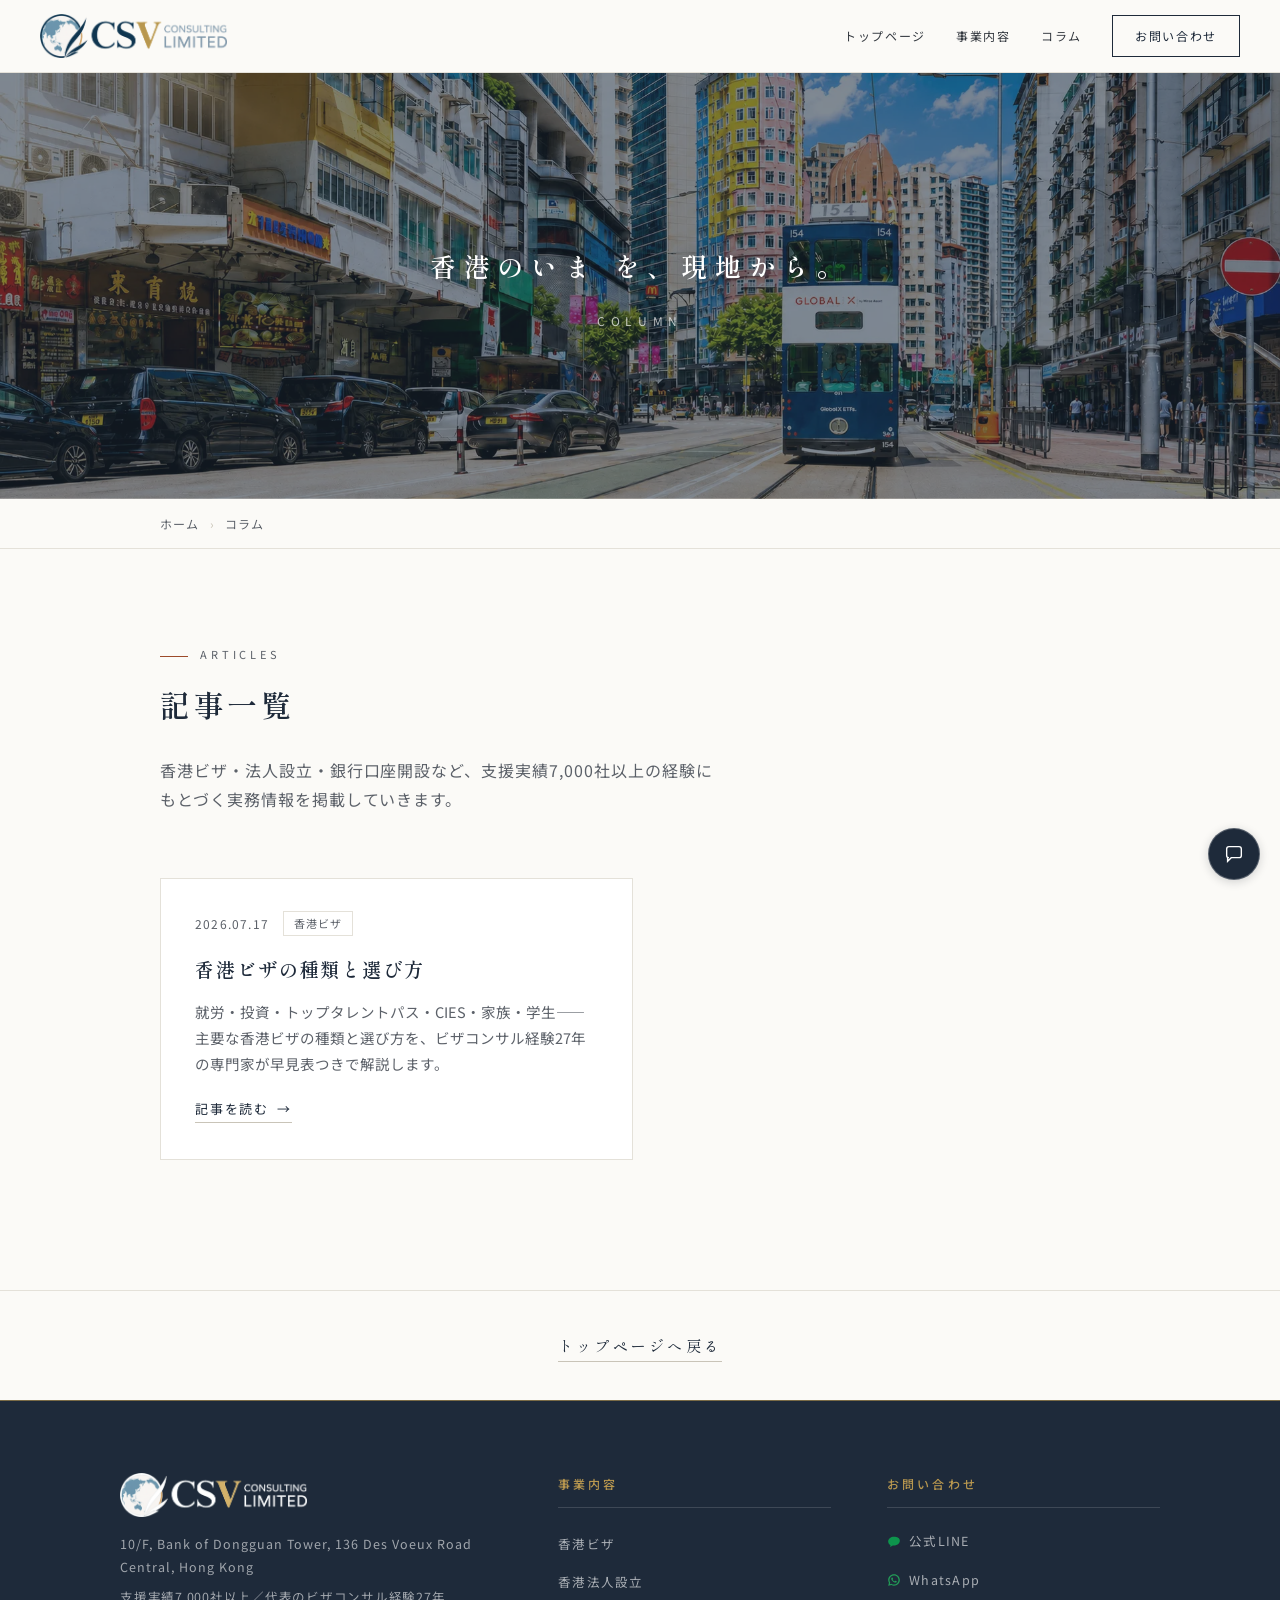
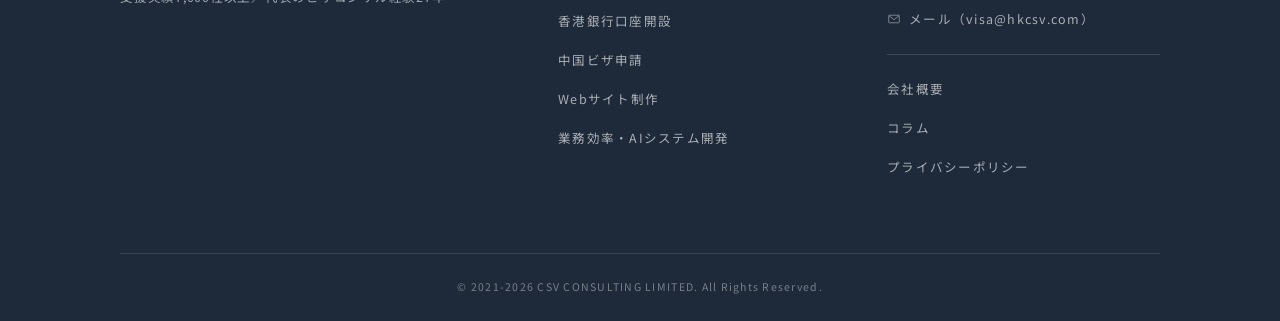
==== commit f904e80c: "Speed round 2: trim Mincho 700, WebP header/footer logos, defer gtag, shrink favicon - Fonts: drop S" ====
--- a/column/index.html
+++ b/column/index.html
@@ -4,12 +4,17 @@
 <meta charset="UTF-8">
 <meta name="viewport" content="width=device-width, initial-scale=1.0">
 <!-- Google tag (gtag.js) -->
-<script async src="https://www.googletagmanager.com/gtag/js?id=G-2SQB8SFXQP"></script>
 <script>
   window.dataLayer = window.dataLayer || [];
   function gtag(){dataLayer.push(arguments);}
   gtag('js', new Date());
   gtag('config', 'G-2SQB8SFXQP');
+  window.addEventListener('load', function(){
+    var s = document.createElement('script');
+    s.async = true;
+    s.src = 'https://www.googletagmanager.com/gtag/js?id=G-2SQB8SFXQP';
+    document.head.appendChild(s);
+  });
 </script>
 
 <title>コラム｜CSV CONSULTING LIMITED</title>
@@ -31,7 +36,9 @@
 
 <link rel="preconnect" href="https://fonts.googleapis.com">
 <link rel="preconnect" href="https://fonts.gstatic.com" crossorigin>
-<link href="https://fonts.googleapis.com/css2?family=Shippori+Mincho:wght@500;600;700&family=Noto+Sans+JP:wght@350;400;500;600&display=swap" rel="stylesheet">
+<link rel="preload" as="style" href="https://fonts.googleapis.com/css2?family=Shippori+Mincho:wght@500;600&family=Noto+Sans+JP:wght@400;500;600&display=swap">
+<link href="https://fonts.googleapis.com/css2?family=Shippori+Mincho:wght@500;600&family=Noto+Sans+JP:wght@400;500;600&display=swap" rel="stylesheet" media="print" onload="this.media='all'">
+<noscript><link href="https://fonts.googleapis.com/css2?family=Shippori+Mincho:wght@500;600&family=Noto+Sans+JP:wght@400;500;600&display=swap" rel="stylesheet"></noscript>
 
 <link rel="stylesheet" href="../css/style.css">
 <link rel="stylesheet" href="../css/service.css">
@@ -41,7 +48,7 @@
 <body class="sv-page">
 
 <header id="hd">
-  <a class="brand" href="../index.html" aria-label="CSV CONSULTING LIMITED トップページへ"><img src="../images/logo.png" alt="CSV CONSULTING LIMITED" width="496" height="120"></a>
+  <a class="brand" href="../index.html" aria-label="CSV CONSULTING LIMITED トップページへ"><img src="../images/logo.webp" alt="CSV CONSULTING LIMITED" width="391" height="92"></a>
   <nav aria-label="メインメニュー">
     <a href="../index.html">トップページ</a>
     <a href="../index.html#services">事業内容</a>
@@ -94,7 +101,7 @@
 <footer>
   <div class="ft-grid">
     <div class="ft-col">
-      <img class="ft-logo" src="../images/logo-white.png" alt="CSV CONSULTING LIMITED" width="496" height="120">
+      <img class="ft-logo" src="../images/logo-white.webp" alt="CSV CONSULTING LIMITED" width="391" height="92">
       <p class="ft-addr">10/F, Bank of Dongguan Tower, 136 Des Voeux Road Central, Hong Kong</p>
       <p class="ft-note">支援実績7,000社以上／代表のビザコンサル経験27年</p>
     </div>
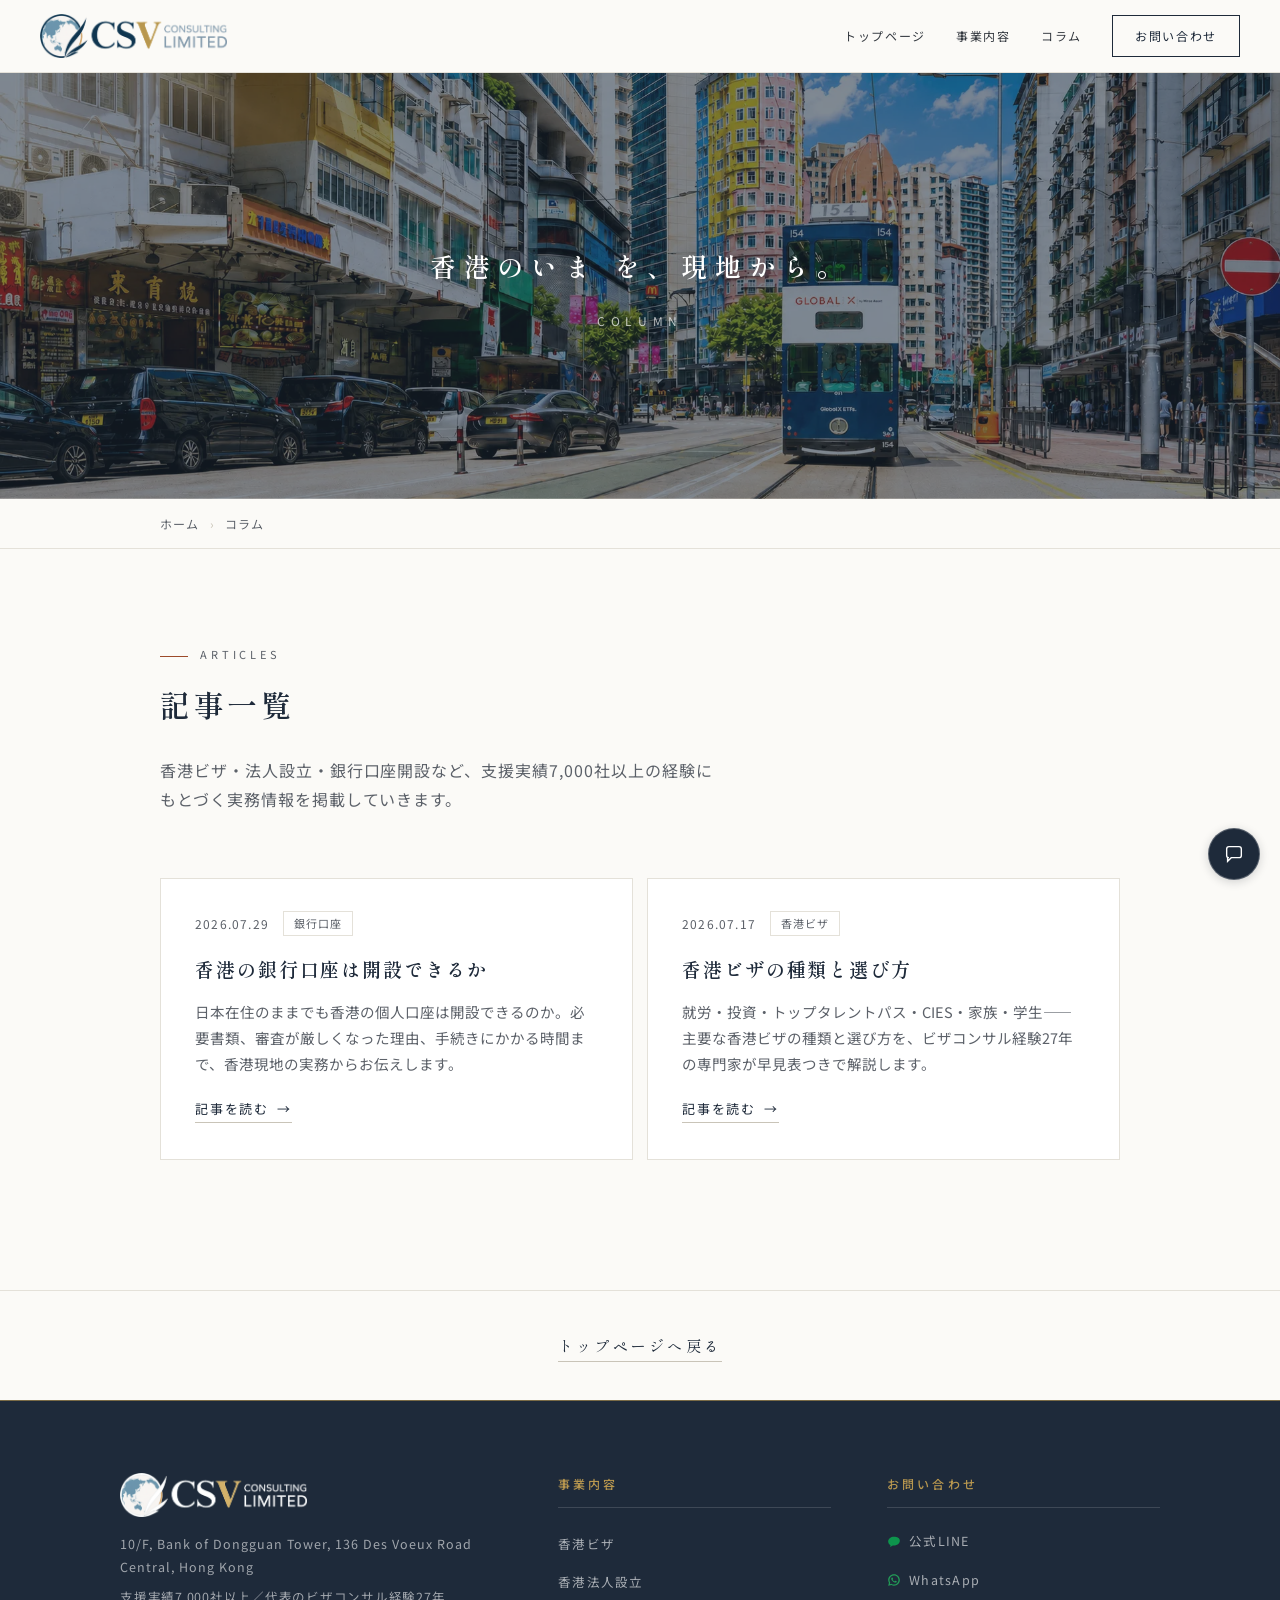
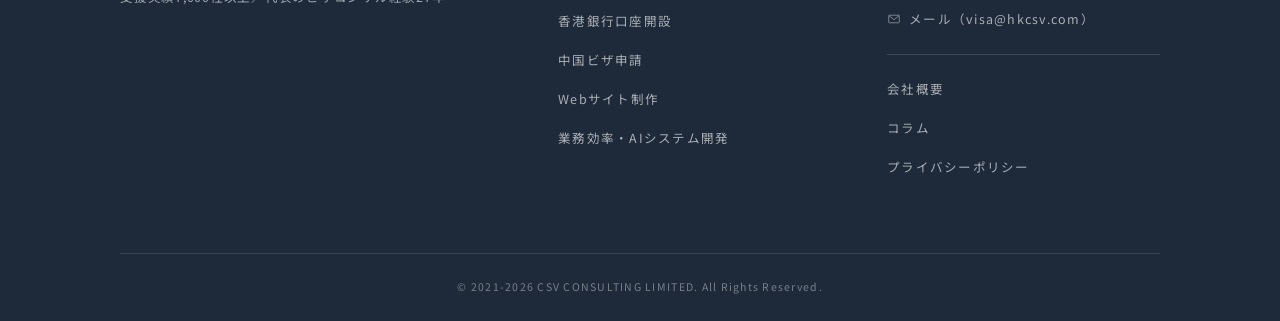
==== commit 77ffcbc0: "Publish column article 2: Hong Kong bank account guide - Add column/bank-account-guide.html (from ap" ====
--- a/column/index.html
+++ b/column/index.html
@@ -81,6 +81,15 @@
     <p class="lead rv">香港ビザ・法人設立・銀行口座開設など、支援実績7,000社以上の経験にもとづく実務情報を掲載していきます。</p>
 
     <div class="col-list rv">
+      <a class="col-card" href="bank-account-guide.html">
+        <div class="col-card-meta">
+          <time datetime="2026-07-29">2026.07.29</time>
+          <span class="col-tag">銀行口座</span>
+        </div>
+        <h3>香港の銀行口座は開設できるか</h3>
+        <p>日本在住のままでも香港の個人口座は開設できるのか。必要書類、審査が厳しくなった理由、手続きにかかる時間まで、香港現地の実務からお伝えします。</p>
+        <span class="svc-more">記事を読む</span>
+      </a>
       <a class="col-card" href="visa-guide.html">
         <div class="col-card-meta">
           <time datetime="2026-07-17">2026.07.17</time>
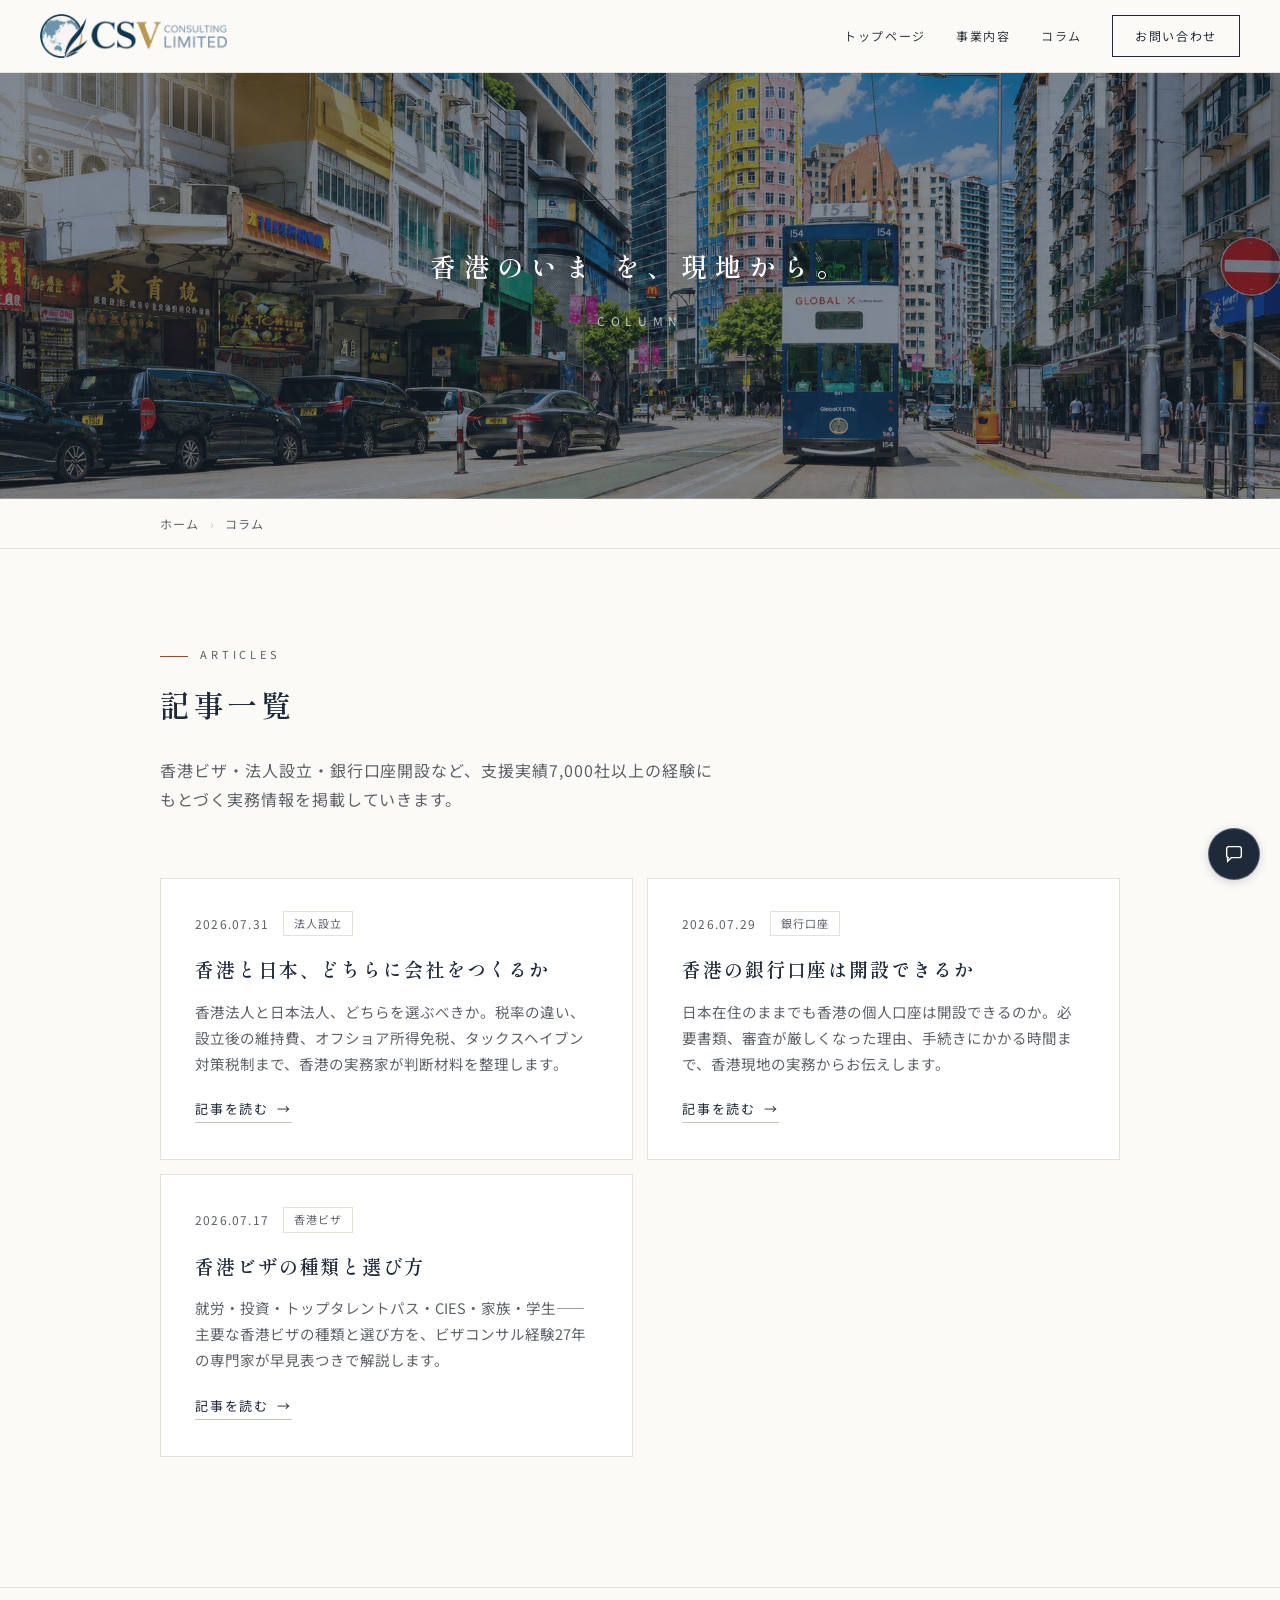
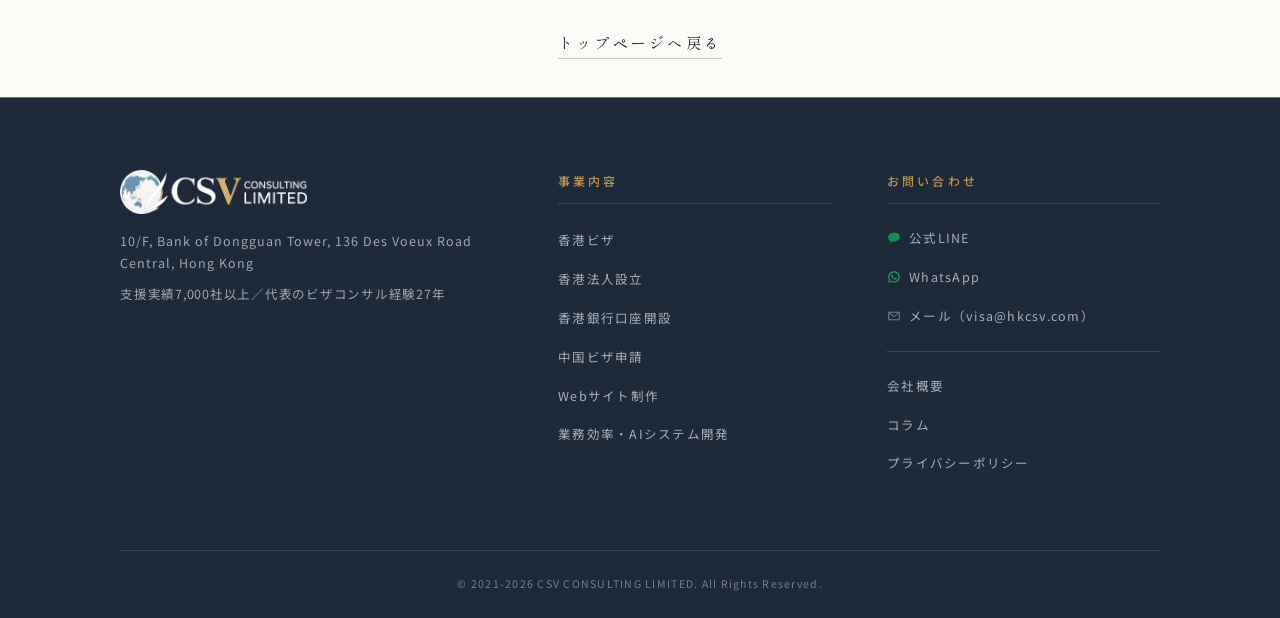
==== commit a3e9a615: "Publish column article 3: HK vs Japan company comparison - Add column/hk-or-japan-company.html (CEO-" ====
--- a/column/index.html
+++ b/column/index.html
@@ -81,6 +81,15 @@
     <p class="lead rv">香港ビザ・法人設立・銀行口座開設など、支援実績7,000社以上の経験にもとづく実務情報を掲載していきます。</p>
 
     <div class="col-list rv">
+      <a class="col-card" href="hk-or-japan-company.html">
+        <div class="col-card-meta">
+          <time datetime="2026-07-31">2026.07.31</time>
+          <span class="col-tag">法人設立</span>
+        </div>
+        <h3>香港と日本、どちらに会社をつくるか</h3>
+        <p>香港法人と日本法人、どちらを選ぶべきか。税率の違い、設立後の維持費、オフショア所得免税、タックスヘイブン対策税制まで、香港の実務家が判断材料を整理します。</p>
+        <span class="svc-more">記事を読む</span>
+      </a>
       <a class="col-card" href="bank-account-guide.html">
         <div class="col-card-meta">
           <time datetime="2026-07-29">2026.07.29</time>
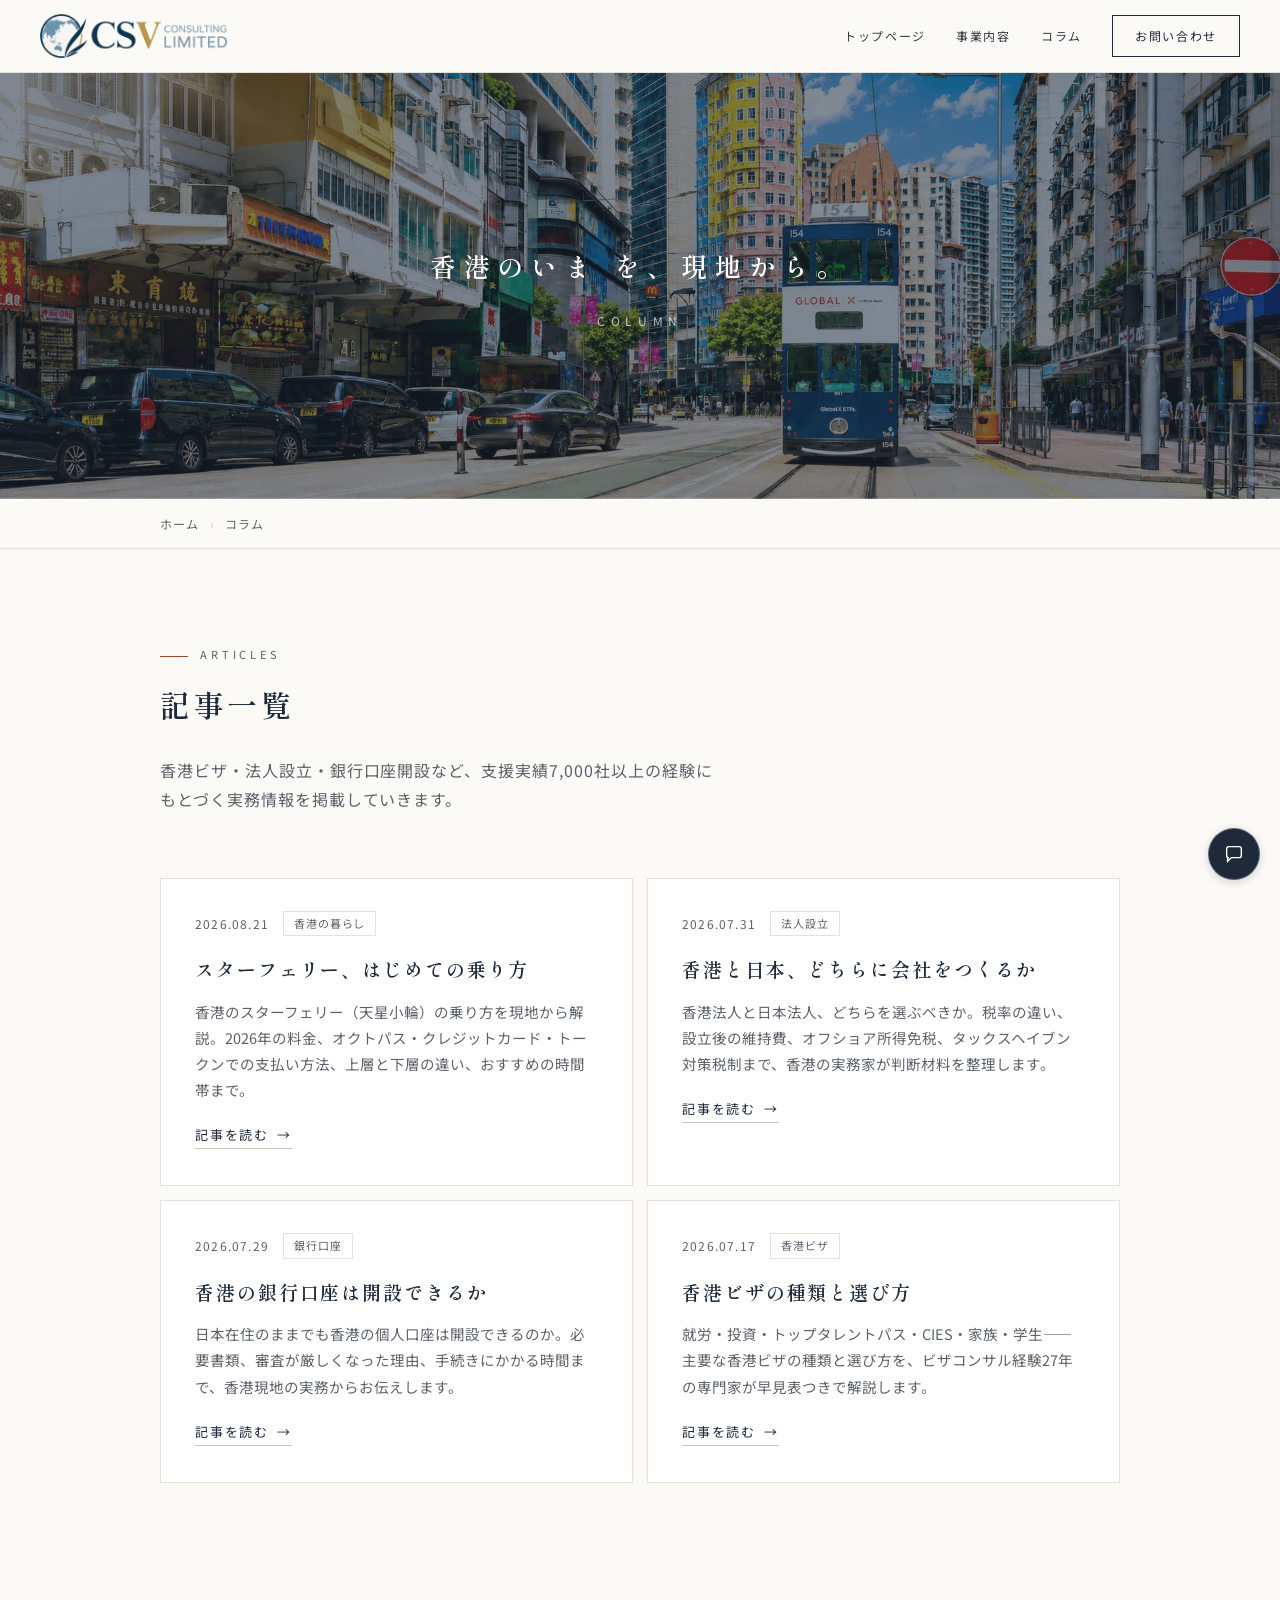
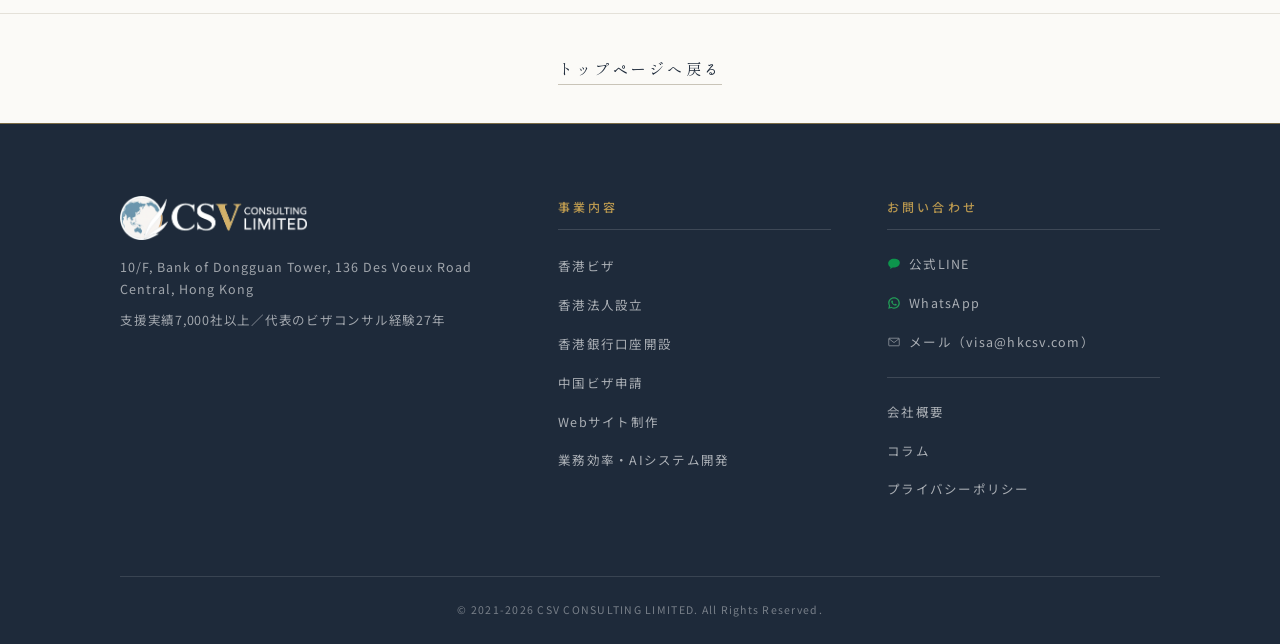
==== commit be15949a: "Publish column article 4: Star Ferry guide (with 4 photos) - Add column/star-ferry-guide.html, 4 Web" ====
--- a/column/index.html
+++ b/column/index.html
@@ -81,6 +81,15 @@
     <p class="lead rv">香港ビザ・法人設立・銀行口座開設など、支援実績7,000社以上の経験にもとづく実務情報を掲載していきます。</p>
 
     <div class="col-list rv">
+      <a class="col-card" href="star-ferry-guide.html">
+        <div class="col-card-meta">
+          <time datetime="2026-08-21">2026.08.21</time>
+          <span class="col-tag">香港の暮らし</span>
+        </div>
+        <h3>スターフェリー、はじめての乗り方</h3>
+        <p>香港のスターフェリー（天星小輪）の乗り方を現地から解説。2026年の料金、オクトパス・クレジットカード・トークンでの支払い方法、上層と下層の違い、おすすめの時間帯まで。</p>
+        <span class="svc-more">記事を読む</span>
+      </a>
       <a class="col-card" href="hk-or-japan-company.html">
         <div class="col-card-meta">
           <time datetime="2026-07-31">2026.07.31</time>
--- a/css/column.css
+++ b/css/column.css
@@ -260,3 +260,16 @@
   .art-body h2{ margin-top:56px; }
   .art-summary{ padding:26px 22px; margin-top:56px; }
 }
+
+/* 記事内写真 */
+.art-figure{ margin:28px 0 32px; }
+.art-figure img{ display:block; width:100%; height:auto; border-radius:4px; }
+.art-figure.is-portrait img{ max-width:520px; margin:0 auto; }
+.art-figure figcaption{ margin-top:10px; font-size:12.5px; letter-spacing:.06em; color:var(--sub); text-align:center; }
+.art-figure-row{ display:grid; grid-template-columns:1fr 1fr; gap:20px; margin:28px 0 32px; }
+.art-figure-row .art-figure{ margin:0; }
+.art-figure-row .art-figure.is-portrait img{ max-width:100%; }
+@media (max-width:640px){
+  .art-figure-row{ grid-template-columns:1fr; gap:24px; }
+  .art-figure-row .art-figure.is-portrait img{ max-width:420px; }
+}
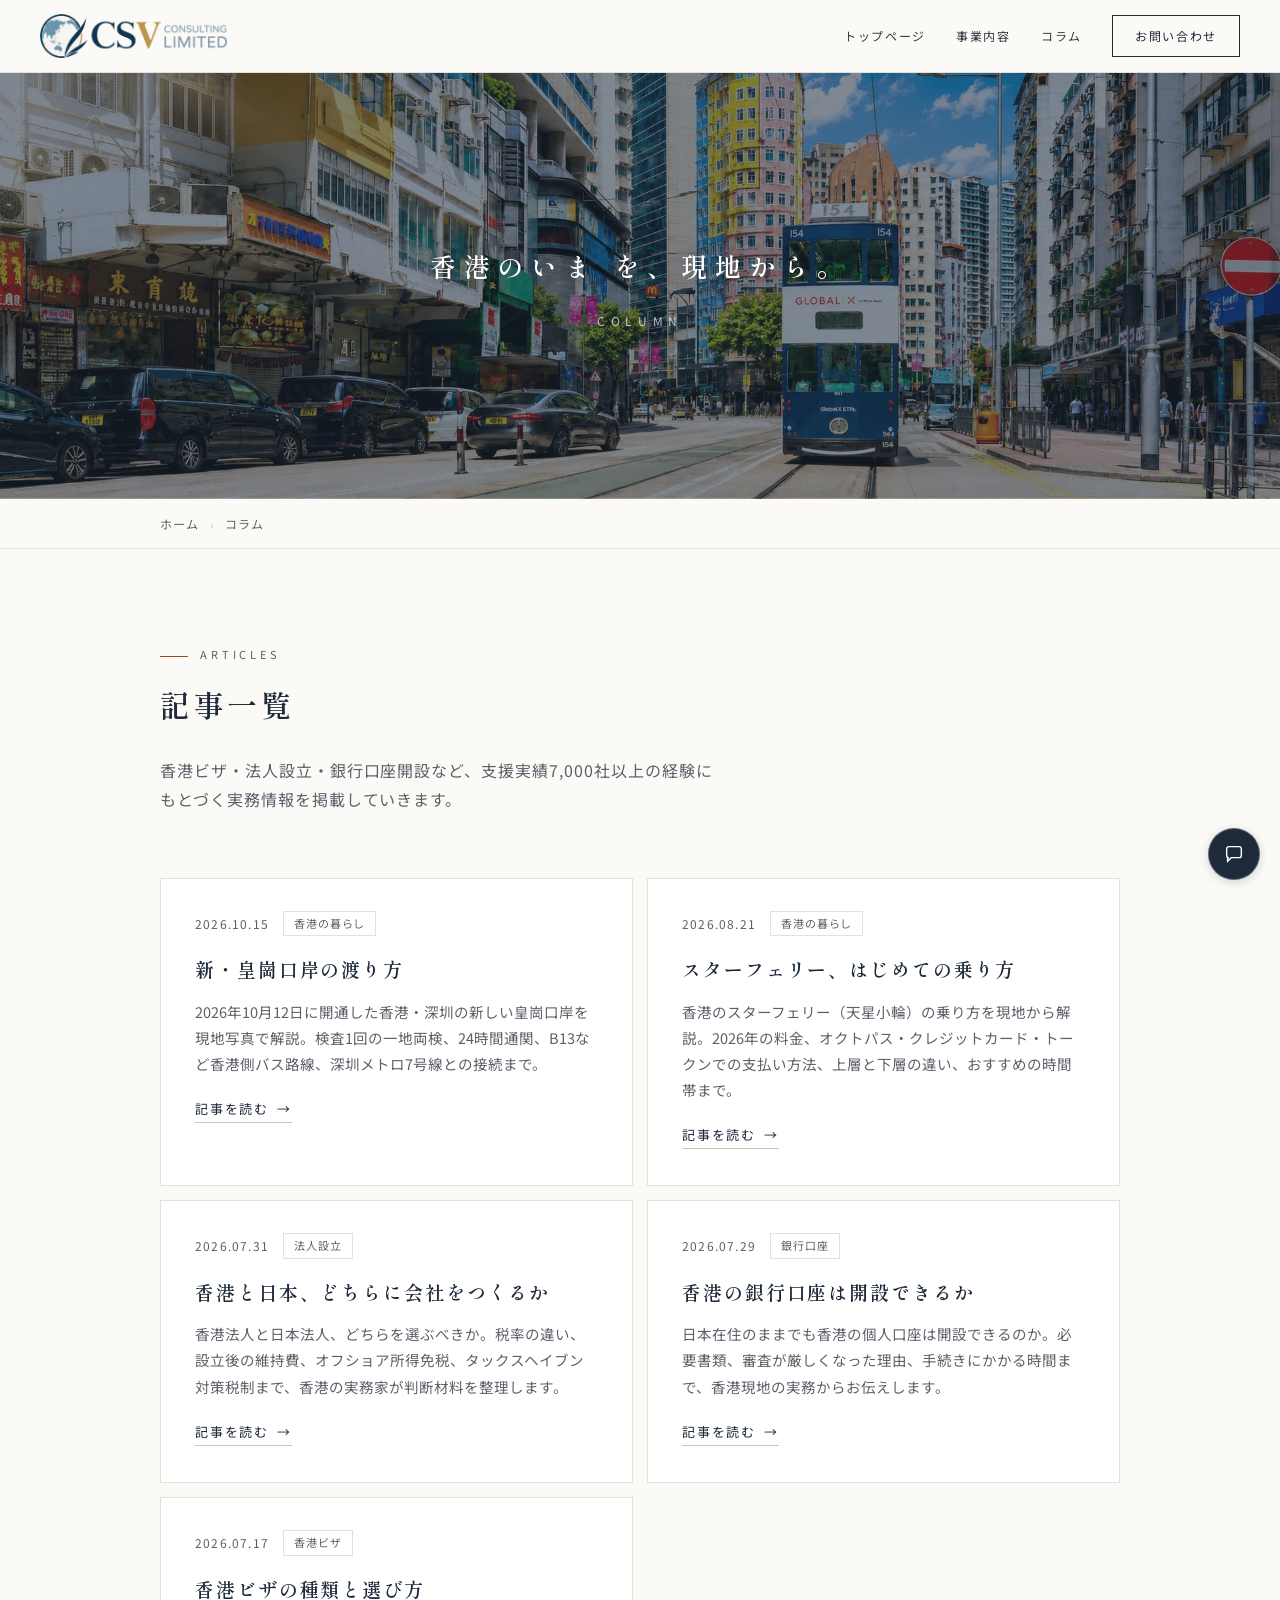
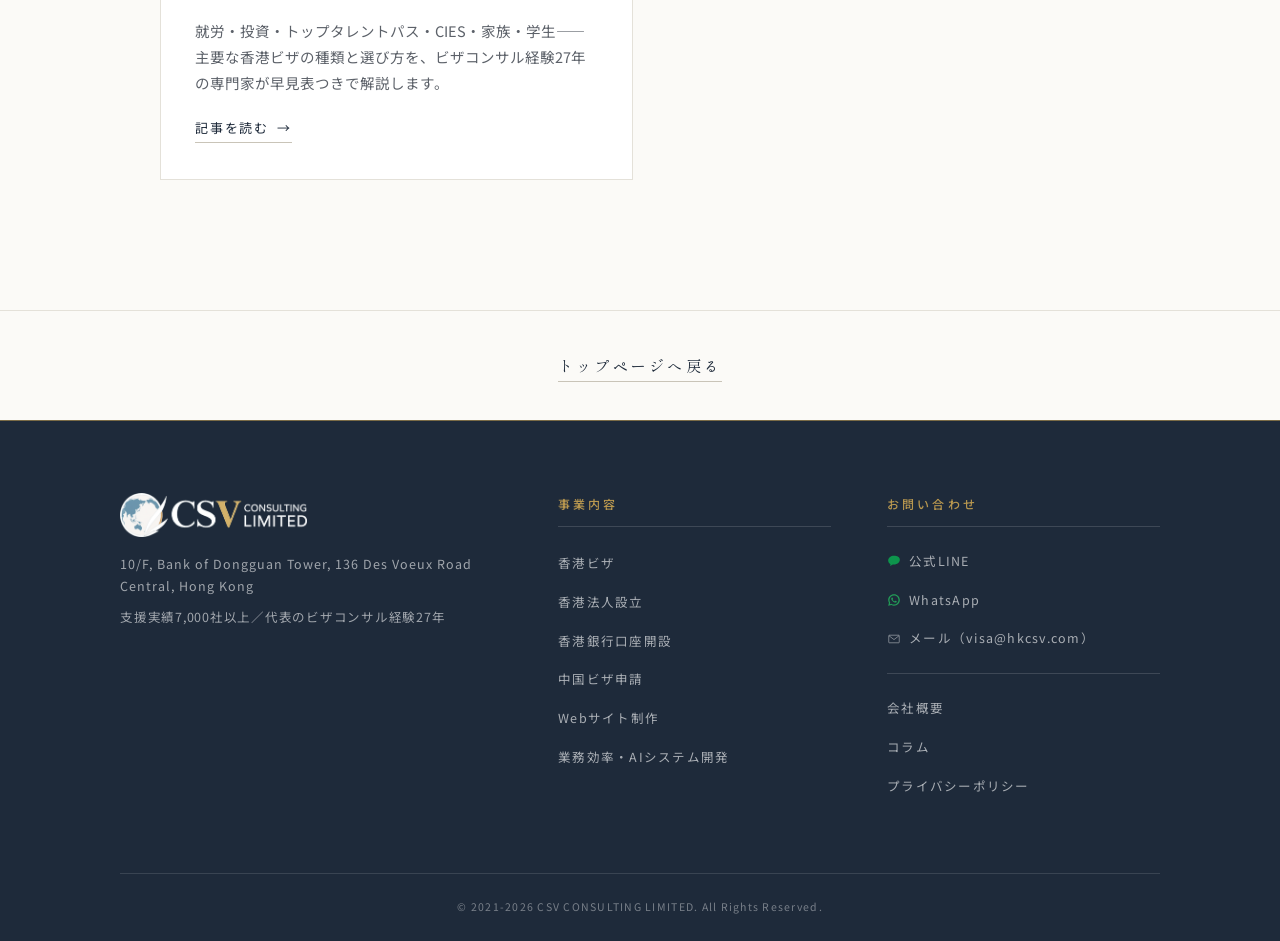
==== commit 6cbe50dc: "Publish column article 5: new Huanggang Port guide (7 photos) - Add column/huanggang-port-guide.html" ====
--- a/column/index.html
+++ b/column/index.html
@@ -81,6 +81,15 @@
     <p class="lead rv">香港ビザ・法人設立・銀行口座開設など、支援実績7,000社以上の経験にもとづく実務情報を掲載していきます。</p>
 
     <div class="col-list rv">
+      <a class="col-card" href="huanggang-port-guide.html">
+        <div class="col-card-meta">
+          <time datetime="2026-10-15">2026.10.15</time>
+          <span class="col-tag">香港の暮らし</span>
+        </div>
+        <h3>新・皇崗口岸の渡り方</h3>
+        <p>2026年10月12日に開通した香港・深圳の新しい皇崗口岸を現地写真で解説。検査1回の一地両検、24時間通関、B13など香港側バス路線、深圳メトロ7号線との接続まで。</p>
+        <span class="svc-more">記事を読む</span>
+      </a>
       <a class="col-card" href="star-ferry-guide.html">
         <div class="col-card-meta">
           <time datetime="2026-08-21">2026.08.21</time>
